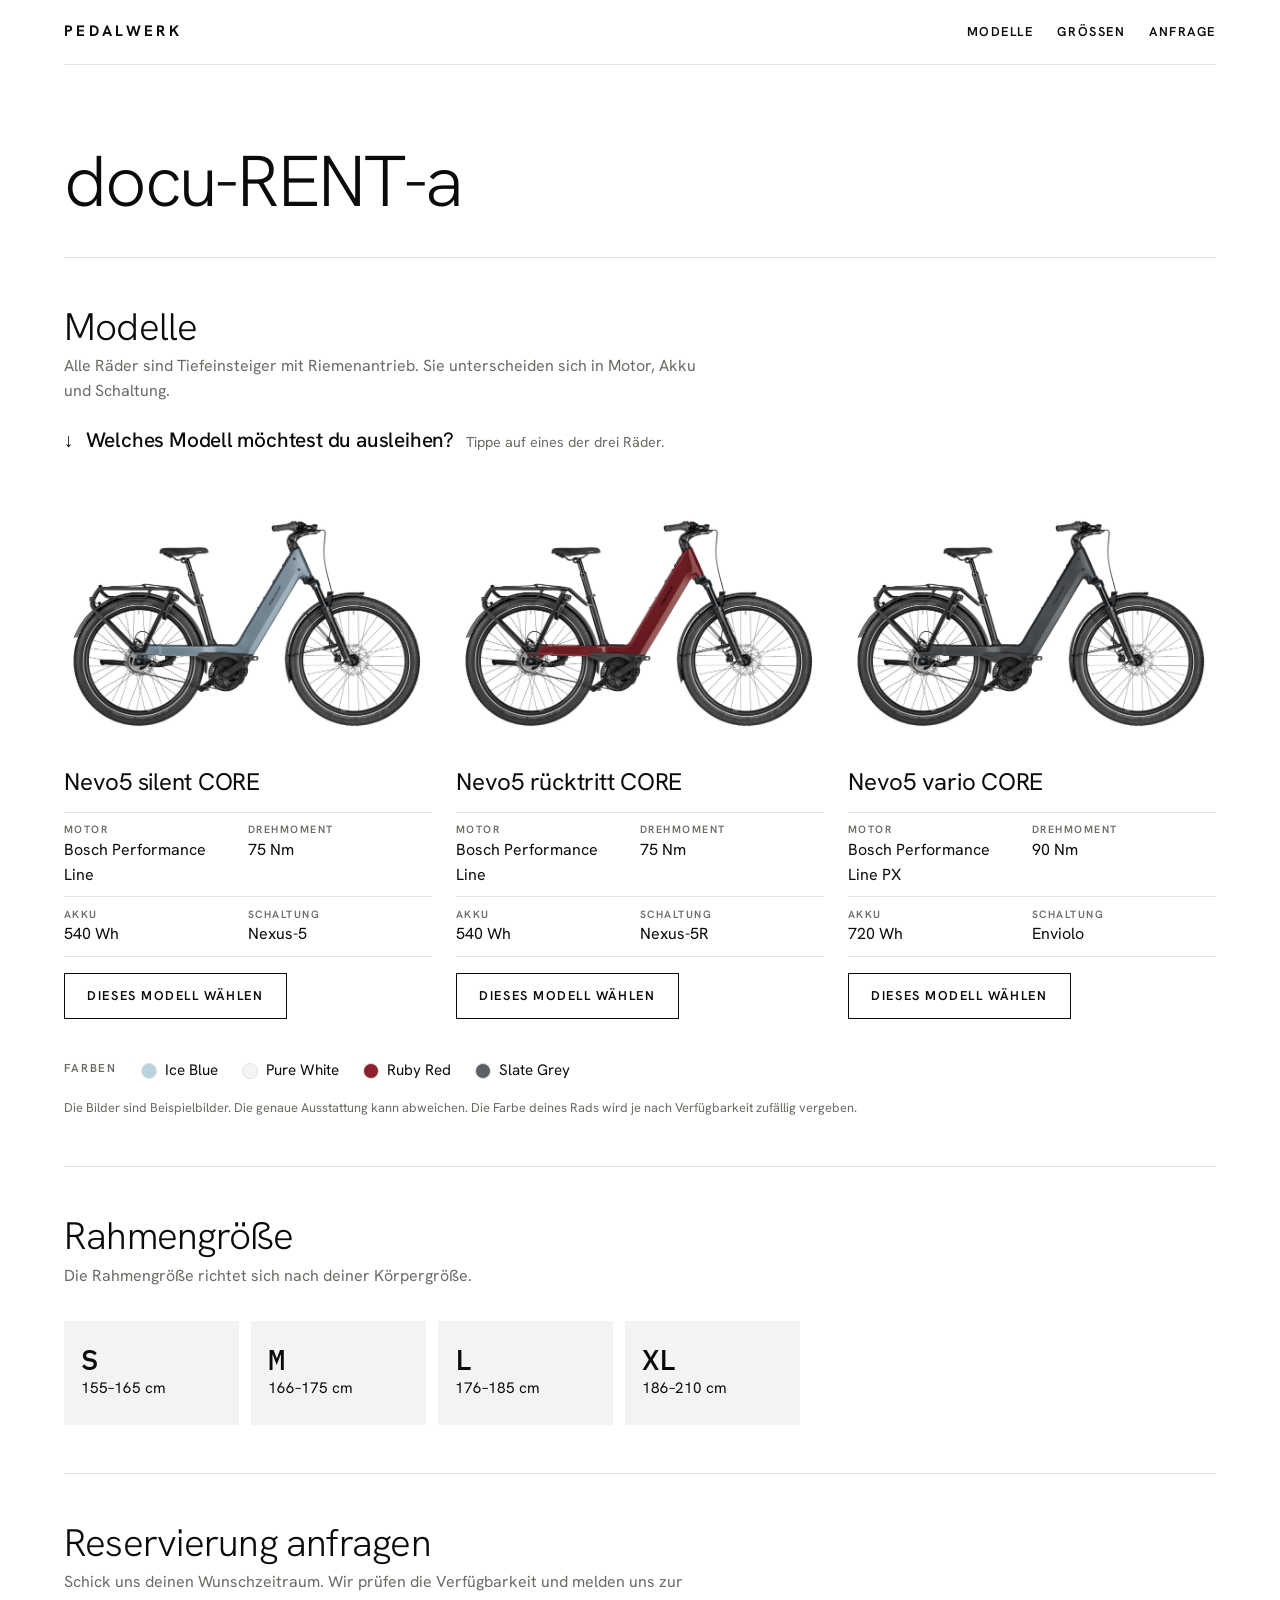
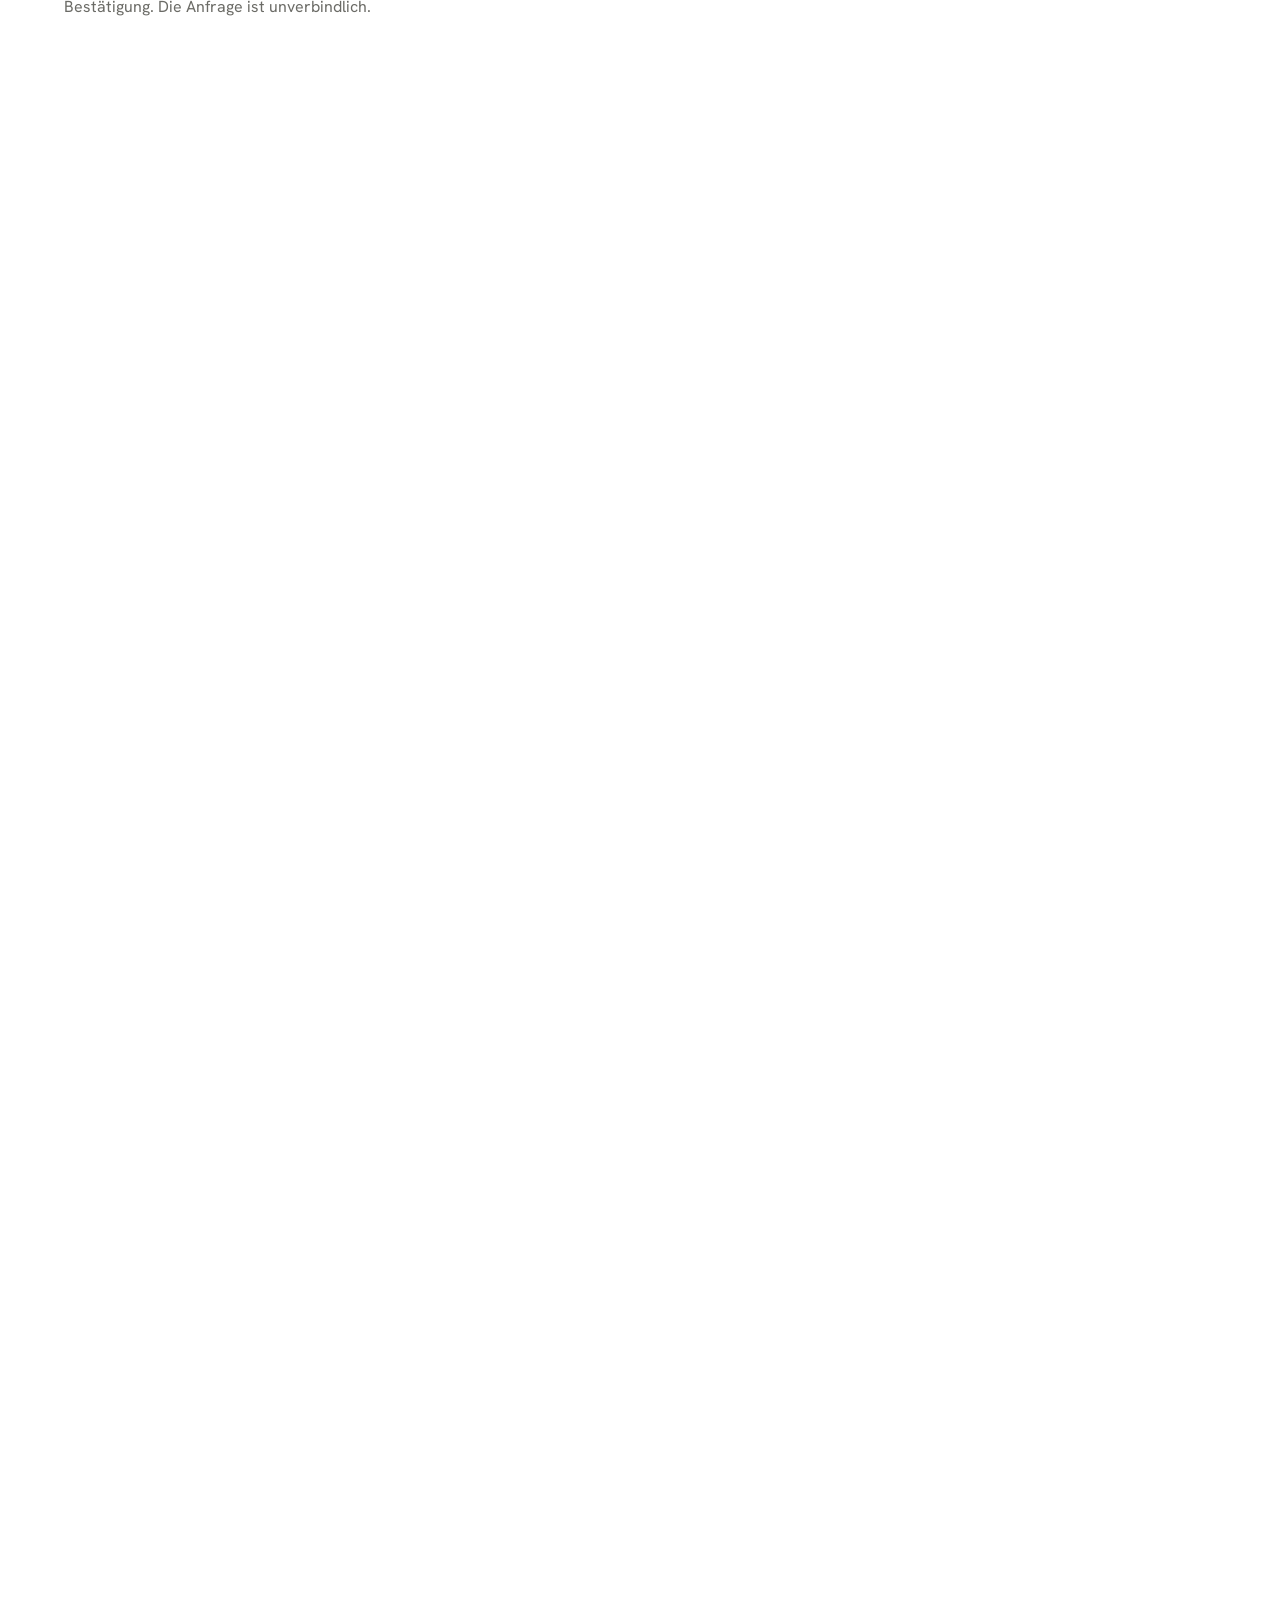
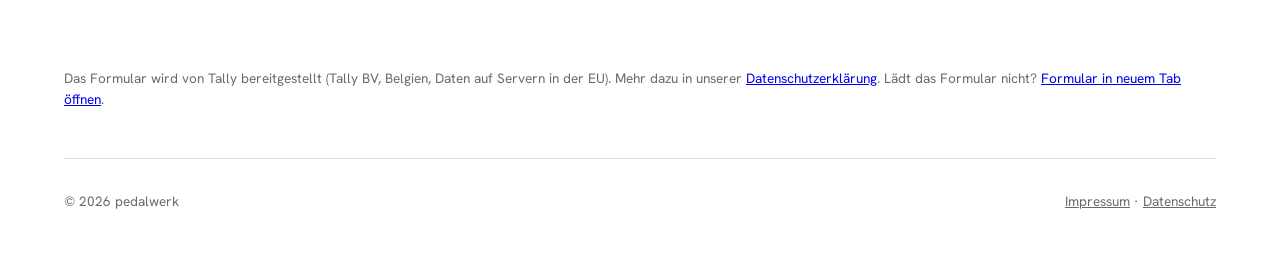
==== index.html @ 933c4378 "adjusted UX" ====
<!doctype html>
<html lang="de">
<head>
<meta charset="utf-8">
<meta name="viewport" content="width=device-width,initial-scale=1,viewport-fit=cover">
<title>docu-RENT-a · pedalwerk</title>
<meta name="description" content="E-Bike-Verleih: Riese & Müller Nevo5 in drei Varianten und vier Rahmengrößen. Jetzt unverbindlich anfragen.">
<!-- Schriften liegen im Repo (fonts/), damit beim Aufruf keine Daten an Google gehen. -->
<link rel="stylesheet" href="fonts/fonts.css">
<style>
/* Layout: ruhiger Produktkatalog auf Weiß, drei Modellkacheln, Größenrechner, Anfrageformular. Gleiche Gestaltung wie das interne Portal. */
:root {
  color-scheme: light;
  --paper: #ffffff;
  --stone: #f3f3f1;
  --rule: #e2e2de;
  --ink: #0b0b0b;
  --ink-soft: #6b6b66;
  --ok: #1f6b3a;
  --warn: #8a5a00;
  --err: #9b2d20;
  --font-sans: "Hanken Grotesk", "Helvetica Neue", Helvetica, Arial, sans-serif;
  --font-mono: "IBM Plex Mono", ui-monospace, Menlo, Consolas, monospace;
  --gutter-l: max(16px, env(safe-area-inset-left, 0px));
  --gutter-r: max(16px, env(safe-area-inset-right, 0px));
}
* { box-sizing: border-box; }
[hidden] { display: none !important; }
html { -webkit-text-size-adjust: 100%; scroll-behavior: smooth; }
@media (prefers-reduced-motion: reduce) { html { scroll-behavior: auto; } }
body {
  margin: 0; background: var(--paper); color: var(--ink);
  font: 400 16px/1.55 var(--font-sans);
  padding-left: var(--gutter-l); padding-right: var(--gutter-r);
  padding-block: env(safe-area-inset-top, 0px) calc(3rem + env(safe-area-inset-bottom, 0px));
}
img { max-width: 100%; }
button, input, select, textarea { font: inherit; color: inherit; }
:focus-visible { outline: 2px solid var(--ink); outline-offset: 3px; }
.wrap { max-width: 72rem; margin-inline: auto; }

/* Kopf */
.topbar { display: flex; justify-content: space-between; align-items: center; gap: 1rem; flex-wrap: wrap; padding-block: 1.25rem; border-bottom: 1px solid var(--rule); }
.brand { font-size: 0.95rem; font-weight: 700; letter-spacing: 0.22em; text-transform: uppercase; }
.topnav { display: flex; gap: 1.5rem; font-size: 0.8rem; font-weight: 600; letter-spacing: 0.12em; text-transform: uppercase; }
.topnav a { color: var(--ink); text-decoration: none; }
.topnav a:hover { text-decoration: underline; text-underline-offset: 4px; }

/* Einstieg */
.hero { display: grid; gap: 1rem; padding-block: clamp(2.5rem, 7vw, 5rem) 2.5rem; }
.eyebrow { font-size: 0.72rem; font-weight: 600; letter-spacing: 0.16em; text-transform: uppercase; color: var(--ink-soft); }
.hero h1 { margin: 0; font-size: clamp(2.4rem, 7vw, 4.5rem); font-weight: 300; letter-spacing: -0.03em; line-height: 1; text-wrap: balance; }
.hero p { margin: 0; max-width: 34rem; font-size: 1.1rem; color: var(--ink-soft); }
.hero .btn { justify-self: start; margin-top: 0.75rem; }

.btn {
  display: inline-flex; align-items: center; justify-content: center; min-height: 46px; padding: 0.55rem 1.4rem;
  background: var(--ink); color: var(--paper); border: 1px solid var(--ink); border-radius: 0; cursor: pointer;
  font-size: 0.8rem; font-weight: 600; letter-spacing: 0.12em; text-transform: uppercase; text-decoration: none;
}
.btn.ghost { background: transparent; color: var(--ink); }
.btn:disabled { opacity: 0.4; cursor: not-allowed; }

section { padding-block: 3rem; border-top: 1px solid var(--rule); }
h2 { margin: 0 0 0.4rem; font-size: clamp(1.7rem, 4vw, 2.4rem); font-weight: 300; letter-spacing: -0.02em; line-height: 1.1; text-wrap: balance; }
.lead { margin: 0 0 2rem; color: var(--ink-soft); max-width: 40rem; }
/* Schritt-Hinweis direkt über den Kacheln: Frage + kleiner Pfeil nach unten. */
.step-prompt { display: flex; align-items: baseline; flex-wrap: wrap; gap: 0.35rem 0.75rem; margin: -0.75rem 0 1.25rem; }
.step-prompt .q { font-size: 1.3rem; font-weight: 500; letter-spacing: -0.01em; }
.step-prompt .hint { font-size: 0.9rem; color: var(--ink-soft); }
.step-prompt .arrow { display: inline-block; font-size: 1.2rem; line-height: 1; }
@media (prefers-reduced-motion: no-preference) {
  .step-prompt .arrow { animation: nudge 1.6s ease-in-out infinite; }
  .step-prompt.fresh { animation: appear 0.5s ease-out; }
}
/* Nach der Modellwahl: alles über dem Trennstrich zu den Größen verblasst, der Blick geht auf die Größenkacheln.
   Bleibt anklickbar, so lässt sich das Modell noch wechseln. */
.topbar, .hero, #modelle { transition: opacity 0.45s ease; }
body.focus-sizes .topbar, body.focus-sizes .hero, body.focus-sizes #modelle { opacity: 0.25; }
@media (prefers-reduced-motion: reduce) { .topbar, .hero, #modelle { transition: none; } }
@keyframes nudge { 0%, 100% { transform: translateY(0); } 50% { transform: translateY(4px); } }
@keyframes appear { from { opacity: 0; transform: translateY(-6px); } to { opacity: 1; transform: none; } }

/* Modelle */
.models { display: grid; gap: 2.5rem 1.5rem; grid-template-columns: repeat(auto-fit, minmax(min(100%, 19rem), 1fr)); }
.model { display: grid; gap: 1rem; align-content: start; }
@supports (grid-template-rows: subgrid) {
  .models { grid-auto-rows: auto; }
  .model { grid-row: span 4; grid-template-rows: subgrid; row-gap: 1rem; }
}
.pic { position: relative; aspect-ratio: 4 / 3; max-width: 100%; display: grid; place-items: center; overflow: hidden; background: var(--stone); }
.pic:has(img) { background: var(--paper); }
.pic img { width: 100%; height: 100%; object-fit: contain; }
.pic svg { width: 80%; height: auto; color: var(--ink); }
.model h3 { margin: 0; font-size: 1.5rem; font-weight: 400; letter-spacing: -0.01em; line-height: 1.15; }
.specs { margin: 0; display: grid; grid-template-columns: 1fr 1fr; border-top: 1px solid var(--rule); }
.specs div { padding: 0.55rem 0; border-bottom: 1px solid var(--rule); min-width: 0; }
.specs div:nth-child(odd) { padding-right: 0.75rem; }
.specs dt { font-size: 0.66rem; font-weight: 600; letter-spacing: 0.14em; text-transform: uppercase; color: var(--ink-soft); }
.specs dd { margin: 0; font-variant-numeric: tabular-nums; }
.model .btn { justify-self: start; pointer-events: none; }
/* Ganze Kachel anklickbar (auch per Tastatur). Gewählte Kachel bekommt einen schwarzen Rahmen ums Bild. */
.model { cursor: pointer; -webkit-tap-highlight-color: transparent; }
.model:hover .pic img, .model:hover .pic svg { transform: scale(1.02); }
.pic img, .pic svg { transition: transform 0.35s ease; }
/* Rahmen als eigene Ebene über dem Bild, damit der Zoom beim Überfahren ihn nicht verdeckt. */
.model[aria-pressed="true"] .pic::after { content: ""; position: absolute; inset: 0; border: 2px solid var(--ink); pointer-events: none; z-index: 1; }
.model[aria-pressed="true"] .btn { background: var(--ink); color: var(--paper); }
/* Größenkacheln: vier gleich große Felder, auf dem Handy zwei pro Reihe */
.size-grid { display: grid; gap: 0.75rem; grid-template-columns: repeat(4, minmax(0, 1fr)); max-width: 46rem; }
@media (max-width: 34rem) { .size-grid { grid-template-columns: repeat(2, minmax(0, 1fr)); } }
.size-card {
  display: grid; gap: 0.25rem; justify-items: start; align-content: center; padding: 1.25rem 1rem; min-height: 6.5rem;
  background: var(--stone); color: var(--ink); border: 1px solid transparent; border-radius: 0; cursor: pointer; text-align: left;
  -webkit-tap-highlight-color: transparent;
}
.size-card:hover { border-color: var(--ink); }
.size-card[aria-pressed="true"] { background: var(--ink); color: var(--paper); }
.size-card .k { font: 500 1.8rem/1 var(--font-mono); }
.size-card .r { font-size: 0.95rem; font-variant-numeric: tabular-nums; }
@media (prefers-reduced-motion: reduce) { .pic img, .pic svg { transition: none; } }

.colors { display: flex; flex-wrap: wrap; gap: 0.75rem 1.5rem; margin-top: 2.5rem; }
.color { display: inline-flex; align-items: center; gap: 0.5rem; font-size: 0.95rem; }
.swatch { width: 1rem; height: 1rem; border-radius: 50%; background: var(--sw); border: 1px solid var(--rule); flex: none; }
.small { font-size: 0.8rem; color: var(--ink-soft); margin: 1rem 0 0; }

/* Größen */

/* Tally-Formular */
.tally-wrap { max-width: 46rem; margin-bottom: 1rem; }
.prefill { max-width: 46rem; display: flex; flex-wrap: wrap; align-items: center; justify-content: space-between; gap: 0.75rem 1rem; padding: 0.9rem 1.1rem; margin-bottom: 1rem; background: var(--stone); font-size: 0.95rem; }
.prefill .btn { min-height: 40px; padding: 0.4rem 1rem; }
.tally-wrap iframe { display: block; width: 100%; border: 0; }
/* Felder (Größenrechner) */
label.f { display: grid; gap: 0.35rem; font-size: 0.7rem; font-weight: 600; letter-spacing: 0.12em; text-transform: uppercase; color: var(--ink-soft); }
input[type="text"], input[type="email"], input[type="tel"], input[type="number"], input[type="date"], select, textarea {
  width: 100%; min-height: 46px; padding: 0.6rem 0.75rem; background: var(--paper); color: var(--ink);
  border: 1px solid var(--rule); border-radius: 0; font-size: 1rem; font-weight: 400; letter-spacing: 0; text-transform: none;
}
input:focus, select:focus, textarea:focus { border-color: var(--ink); outline: none; }
textarea { resize: vertical; min-height: 6rem; }
.form-note { margin: 0; color: var(--ink-soft); font-size: 0.85rem; }

footer { padding-top: 2rem; border-top: 1px solid var(--rule); font-size: 0.85rem; color: var(--ink-soft); display: flex; flex-wrap: wrap; gap: 0.5rem 2rem; justify-content: space-between; }
footer a { color: var(--ink-soft); }
</style>
</head>
<body>

<header class="wrap topbar">
  <span class="brand" id="brand">pedalwerk</span>
  <nav class="topnav" aria-label="Seitenbereiche">
    <a href="#modelle">Modelle</a>
    <a href="#groessen">Größen</a>
    <a href="#anfrage">Anfrage</a>
  </nav>
</header>

<main class="wrap">
  <div class="hero">
    <h1>docu-RENT-a</h1>
  </div>

  <section id="modelle" aria-labelledby="h-modelle">
    <h2 id="h-modelle">Modelle</h2>
    <p class="lead">Alle Räder sind Tiefeinsteiger mit Riemenantrieb. Sie unterscheiden sich in Motor, Akku und Schaltung.</p>
    <p class="step-prompt" id="prompt-model">
      <span class="arrow" aria-hidden="true">↓</span>
      <span class="q">Welches Modell möchtest du ausleihen?</span>
      <span class="hint">Tippe auf eines der drei Räder.</span>
    </p>
    <div class="models" id="models"></div>
    <div class="colors" id="colors" aria-label="Verfügbare Farben"></div>
    <p class="small">Die Bilder sind Beispielbilder. Die genaue Ausstattung kann abweichen. Die Farbe deines Rads wird je nach Verfügbarkeit zufällig vergeben.</p>
  </section>

  <section id="groessen" aria-labelledby="h-groessen">
    <h2 id="h-groessen">Rahmengröße</h2>
    <p class="lead">Die Rahmengröße richtet sich nach deiner Körpergröße.</p>
    <p class="step-prompt" id="prompt-size" hidden>
      <span class="arrow" aria-hidden="true">↓</span>
      <span class="q">Welche Größe passt dir?</span>
      <span class="hint">Tippe auf deine Größe, dann geht es weiter zur Anfrage.</span>
    </p>
    <div class="size-grid" id="size-grid" role="group" aria-label="Rahmengröße"></div>
  </section>

  <section id="anfrage" aria-labelledby="h-anfrage">
    <h2 id="h-anfrage">Reservierung anfragen</h2>
    <p class="lead">Schick uns deinen Wunschzeitraum. Wir prüfen die Verfügbarkeit und melden uns zur Bestätigung. Die Anfrage ist unverbindlich.</p>

    <div id="prefill" class="prefill" hidden aria-live="polite">
      <span id="prefill-text"></span>
      <button id="prefill-apply" class="btn ghost" type="button" hidden>Ins Formular übernehmen</button>
    </div>
    <div class="tally-wrap">
      <iframe id="tally-form" data-tally-src="https://tally.so/embed/0VVqqQ?alignLeft=1&amp;hideTitle=1&amp;transparentBackground=1&amp;dynamicHeight=1" loading="lazy" width="100%" height="1600" frameborder="0" marginheight="0" marginwidth="0" title="Reservierung anfragen"></iframe>
    </div>
    <p class="form-note">Das Formular wird von Tally bereitgestellt (Tally BV, Belgien, Daten auf Servern in der EU). Mehr dazu in unserer <a id="ds-link" href="#">Datenschutzerklärung</a>. Lädt das Formular nicht? <a href="https://tally.so/r/0VVqqQ" target="_blank" rel="noopener">Formular in neuem Tab öffnen</a>.</p>
  </section>

  <footer>
    <span>© <span id="year"></span> <span id="footer-brand">pedalwerk</span></span>
    <span><a id="imprint-link" href="#">Impressum</a> · <a id="ds-link-2" href="#">Datenschutz</a></span>
  </footer>
</main>

<script>
"use strict";

/* ==========================================================
   EINSTELLUNGEN: hier anpassen
   ========================================================== */
const CONFIG = {
  brand: "pedalwerk",
  // Das Anfrageformular läuft über Tally: https://tally.so/r/0VVqqQ (Felder werden in Tally bearbeitet).
  datenschutzUrl: "datenschutz.html",
  impressumUrl: "impressum.html",
};

// Gleiche Daten wie im internen Portal.
const MODELLE = [
  { name: "Nevo5 silent CORE",    motor: "Bosch Performance Line",    nm: 75, wh: 540, schaltung: "Nexus-5",  info: "Shimano Nexus 5-Gang, Riemenantrieb" },
  { name: "Nevo5 rücktritt CORE", motor: "Bosch Performance Line",    nm: 75, wh: 540, schaltung: "Nexus-5R", info: "Shimano Nexus 5-Gang mit Rücktritt, Riemenantrieb" },
  { name: "Nevo5 vario CORE",     motor: "Bosch Performance Line PX", nm: 90, wh: 720, schaltung: "Enviolo",  info: "Enviolo stufenlos, Riemenantrieb" },
];
const RAHMEN_GROESSEN = { S: [155, 165], M: [166, 175], L: [176, 185], XL: [186, 210] };
// Bilder: lege Fotos als bilder/<datei>.jpg ins Repo. Fehlt eine Datei, erscheint eine Strichzeichnung.
const FARBEN = [
  { name: "Ice Blue",   hex: "#b9d3df", bild: "bilder/ice-blue.jpg" },
  { name: "Pure White", hex: "#f4f4f2", bild: "bilder/pure-white.jpg" },
  { name: "Ruby Red",   hex: "#8e1f2c", bild: "bilder/ruby-red.jpg" },
  { name: "Slate Grey", hex: "#5b6066", bild: "bilder/slate-grey.jpg" },
];
// Welches Farbbild auf welcher Modellkachel gezeigt wird.
const MODELL_BILD = ["Ice Blue", "Ruby Red", "Slate Grey"];

/* ========================================================== */

const $ = (s) => document.querySelector(s);
function el(tag, props = {}, ...children) {
  const n = document.createElement(tag);
  for (const [k, v] of Object.entries(props)) {
    if (v == null || v === false) continue;
    if (k === "class") n.className = v;
    else if (k === "text") n.textContent = v;
    else if (k.startsWith("on")) n.addEventListener(k.slice(2), v);
    else n.setAttribute(k, v === true ? "" : v);
  }
  for (const c of children.flat()) if (c != null && c !== false) n.append(c);
  return n;
}

function drawing() {
  const svg = document.createElementNS("http://www.w3.org/2000/svg", "svg");
  svg.setAttribute("viewBox", "0 0 200 120"); svg.setAttribute("aria-hidden", "true");
  svg.setAttribute("fill", "none"); svg.setAttribute("stroke", "currentColor"); svg.setAttribute("stroke-width", "1.6");
  svg.setAttribute("stroke-linecap", "round"); svg.setAttribute("stroke-linejoin", "round");
  svg.innerHTML = `<circle cx="50" cy="82" r="30"/><circle cx="150" cy="82" r="30"/>
    <path d="M50 82 L96 84 L86 40"/><path d="M50 82 L86 40"/><path d="M96 84 Q110 62 134 46"/>
    <path d="M134 46 L150 82"/><path d="M78 35 H96"/><path d="M134 46 L130 32 L143 30"/>
    <path d="M101 76 Q112 62 126 52" stroke-width="6"/><circle cx="96" cy="84" r="5"/>`;
  return svg;
}
function picture(farbName, alt) {
  const box = el("div", { class: "pic" });
  const f = FARBEN.find((x) => x.name === farbName);
  if (f && f.bild) {
    const img = el("img", { src: f.bild, alt, loading: "lazy" });
    img.addEventListener("error", () => img.replaceWith(drawing()));
    box.append(img);
  } else box.append(drawing());
  return box;
}
const fmt = (iso) => iso ? new Date(iso + "T12:00:00").toLocaleDateString("de-DE") : "";

/* ----- Modelle, Farben, Größen ----- */
function renderModels() {
  $("#models").replaceChildren(...MODELLE.map((m, i) => {
    const item = (dt, dd) => el("div", {}, el("dt", { text: dt }), el("dd", { text: dd }));
    return el("article", {
      class: "model", role: "button", tabindex: "0", "aria-pressed": "false", "data-modell": m.name,
      "aria-label": `${m.name} auswählen und weiter zur Größe`,
      onclick: () => pickModel(m.name),
      onkeydown: (e) => { if (e.key === "Enter" || e.key === " ") { e.preventDefault(); pickModel(m.name); } },
    },
      picture(MODELL_BILD[i], m.name),
      el("h3", { text: m.name }),
      el("dl", { class: "specs" },
        item("Motor", m.motor), item("Drehmoment", `${m.nm} Nm`),
        item("Akku", `${m.wh} Wh`), item("Schaltung", m.schaltung)
      ),
      el("span", { class: "btn ghost", "aria-hidden": "true", text: "Dieses Modell wählen" })
    );
  }));
  $("#colors").replaceChildren(el("span", { class: "eyebrow", text: "Farben" }),
    ...FARBEN.map((f) => el("span", { class: "color" }, el("span", { class: "swatch", style: `--sw:${f.hex}`, "aria-hidden": "true" }), f.name)));
}

function renderSizes() {
  $("#size-grid").replaceChildren(...Object.entries(RAHMEN_GROESSEN).map(([k, [a, z]]) =>
    el("button", {
      class: "size-card", type: "button", "aria-pressed": String(wahl.rahmen === k),
      "aria-label": `Rahmengröße ${k} für ${a} bis ${z} cm wählen`, onclick: () => pickSize(k),
    }, el("span", { class: "k", text: k }), el("span", { class: "r", text: `${a}–${z} cm` }))));
}

/* ----- Ablauf: Modell → Größe → Formular ----- */
// Bezugspunkt ist jeweils der dünne graue Trennstrich (obere Kante einer Section).
const lineY = (section) => section.getBoundingClientRect().top + window.scrollY;
function scrollToY(y) {
  const smooth = !window.matchMedia("(prefers-reduced-motion: reduce)").matches;
  window.scrollTo({ top: Math.max(0, Math.round(y)), behavior: smooth ? "smooth" : "auto" });
}
// Nach der Modellwahl: Trennstrich unter den Größenkacheln an den unteren Bildschirmrand.
// Ist er schon sichtbar, bleibt die Seite stehen (sonst würde sie auf großen Bildschirmen nach oben springen).
function scrollSizesIntoView() {
  const target = lineY($("#anfrage")) + 1 - window.innerHeight;
  if (target > window.scrollY) scrollToY(target);
}
// Nach der Größenwahl: Trennstrich über „Reservierung anfragen“ an den oberen Bildschirmrand.
const scrollFormIntoView = () => scrollToY(lineY($("#anfrage")));
function pickModel(name) {
  choose({ modell: name });
  // Hinweis auf die Größenkacheln einblenden (vor dem Scrollen, damit die Position stimmt).
  const ps = $("#prompt-size");
  if (ps.hidden) { ps.hidden = false; ps.classList.add("fresh"); }
  document.body.classList.add("focus-sizes");
  document.querySelectorAll(".model").forEach((c) => c.setAttribute("aria-pressed", String(c.dataset.modell === name)));
  scrollSizesIntoView();
  setTimeout(() => $("#size-grid .size-card").focus({ preventScroll: true }), 350);
}
function pickSize(k) {
  choose({ rahmen: k });
  document.body.classList.remove("focus-sizes");   // Größe gewählt: alles wieder normal
  renderSizes();
  scrollFormIntoView();
}

/* ----- Formular vorausfüllen -----
   Tally übernimmt Modell und Rahmengröße aus den versteckten Feldern „modell“ und „rahmen“.
   Der Wert muss exakt dem Text der Auswahl im Tally-Formular entsprechen. */
const TALLY_BASE = "https://tally.so/embed/0VVqqQ?alignLeft=1&hideTitle=1&transparentBackground=1&dynamicHeight=1";
const rahmenLabel = (k) => k && RAHMEN_GROESSEN[k] ? `${k} · ${RAHMEN_GROESSEN[k][0]}–${RAHMEN_GROESSEN[k][1]} cm` : "";
const wahl = { modell: "", rahmen: "" };
let formTouched = false;   // hat jemand schon im Formular getippt? Dann nicht ungefragt neu laden.

function tallyUrl() {
  // encodeURIComponent statt URLSearchParams: Leerzeichen als %20, nicht als „+“.
  const q = [];
  if (wahl.modell) q.push("modell=" + encodeURIComponent(wahl.modell));
  if (wahl.rahmen) q.push("rahmen=" + encodeURIComponent(rahmenLabel(wahl.rahmen)));
  const extra = q.join("&");
  return extra ? `${TALLY_BASE}&${extra}` : TALLY_BASE;
}
function reloadForm() {
  const f = $("#tally-form");
  f.dataset.tallySrc = tallyUrl();
  if (f.getAttribute("src")) f.src = f.dataset.tallySrc;   // sonst lädt loadTally() es mit der neuen Adresse
  formTouched = false;
  $("#prefill-apply").hidden = true;
}
// Das Formular zeigt die Auswahl selbst an („Deine Auswahl: …“). Der Hinweis auf der Seite erscheint
// nur, wenn schon ins Formular getippt wurde und eine neue Auswahl erst übernommen werden muss.
function choose(change) {
  const before = tallyUrl();
  Object.assign(wahl, change);
  if (tallyUrl() === before) return;
  const parts = [wahl.modell, wahl.rahmen && `Rahmengröße ${wahl.rahmen}`].filter(Boolean);
  if (formTouched) {
    $("#prefill-text").textContent = `Neue Auswahl: ${parts.join(" · ")}. Beim Übernehmen werden deine bisherigen Eingaben im Formular zurückgesetzt.`;
    $("#prefill").hidden = false;
    $("#prefill-apply").hidden = false;   // nicht ungefragt neu laden, sonst gehen Eingaben verloren
  } else {
    $("#prefill").hidden = true;
    reloadForm();
  }
}

/* ----- Start ----- */
function boot() {
  document.title = `docu-RENT-a · ${CONFIG.brand}`;
  $("#brand").textContent = CONFIG.brand; $("#footer-brand").textContent = CONFIG.brand;
  $("#year").textContent = new Date().getFullYear();
  for (const id of ["#ds-link", "#ds-link-2"]) $(id).href = CONFIG.datenschutzUrl;
  $("#imprint-link").href = CONFIG.impressumUrl;
  renderModels(); renderSizes();
  // Wechselt der Fokus ins Formular, hat der Kunde angefangen auszufüllen.
  // Fokus wandert ins Formular = Kunde füllt aus. Ausnahme: kurz nach dem (Neu-)Laden holt sich
  // das Formular den Fokus manchmal selbst, das zählt nicht als Eingabe.
  let loadedAt = 0;
  $("#tally-form").addEventListener("load", () => { loadedAt = Date.now(); });
  window.addEventListener("blur", () => { setTimeout(() => {
    if (document.activeElement === $("#tally-form") && Date.now() - loadedAt > 2500) formTouched = true;
  }, 0); });
  $("#prefill-apply").addEventListener("click", () => { reloadForm(); $("#prefill").hidden = true; });
  loadTally();
}

// Tally-Einbettung laden (offizielles Snippet): passt die Höhe automatisch an.
// Klappt das Skript nicht, wird das Formular als normales iframe geladen.
function loadTally() {
  const fallback = () => document.querySelectorAll("iframe[data-tally-src]:not([src])").forEach((f) => { f.src = f.dataset.tallySrc; });
  const ready = () => (typeof Tally !== "undefined" ? Tally.loadEmbeds() : fallback());
  if (typeof Tally !== "undefined") return ready();
  const s = document.createElement("script");
  s.src = "https://tally.so/widgets/embed.js";
  s.onload = ready; s.onerror = fallback;
  document.body.appendChild(s);
}
boot();
</script>
</body>
</html>
---- fonts/fonts.css ----
@font-face { font-family: "Hanken Grotesk"; font-style: normal; font-weight: 300; font-display: swap; src: url("hanken-grotesk-latin-300-normal.woff2") format("woff2"); }
@font-face { font-family: "Hanken Grotesk"; font-style: normal; font-weight: 400; font-display: swap; src: url("hanken-grotesk-latin-400-normal.woff2") format("woff2"); }
@font-face { font-family: "Hanken Grotesk"; font-style: normal; font-weight: 500; font-display: swap; src: url("hanken-grotesk-latin-500-normal.woff2") format("woff2"); }
@font-face { font-family: "Hanken Grotesk"; font-style: normal; font-weight: 600; font-display: swap; src: url("hanken-grotesk-latin-600-normal.woff2") format("woff2"); }
@font-face { font-family: "Hanken Grotesk"; font-style: normal; font-weight: 700; font-display: swap; src: url("hanken-grotesk-latin-700-normal.woff2") format("woff2"); }
@font-face { font-family: "IBM Plex Mono"; font-style: normal; font-weight: 400; font-display: swap; src: url("ibm-plex-mono-latin-400-normal.woff2") format("woff2"); }
@font-face { font-family: "IBM Plex Mono"; font-style: normal; font-weight: 500; font-display: swap; src: url("ibm-plex-mono-latin-500-normal.woff2") format("woff2"); }
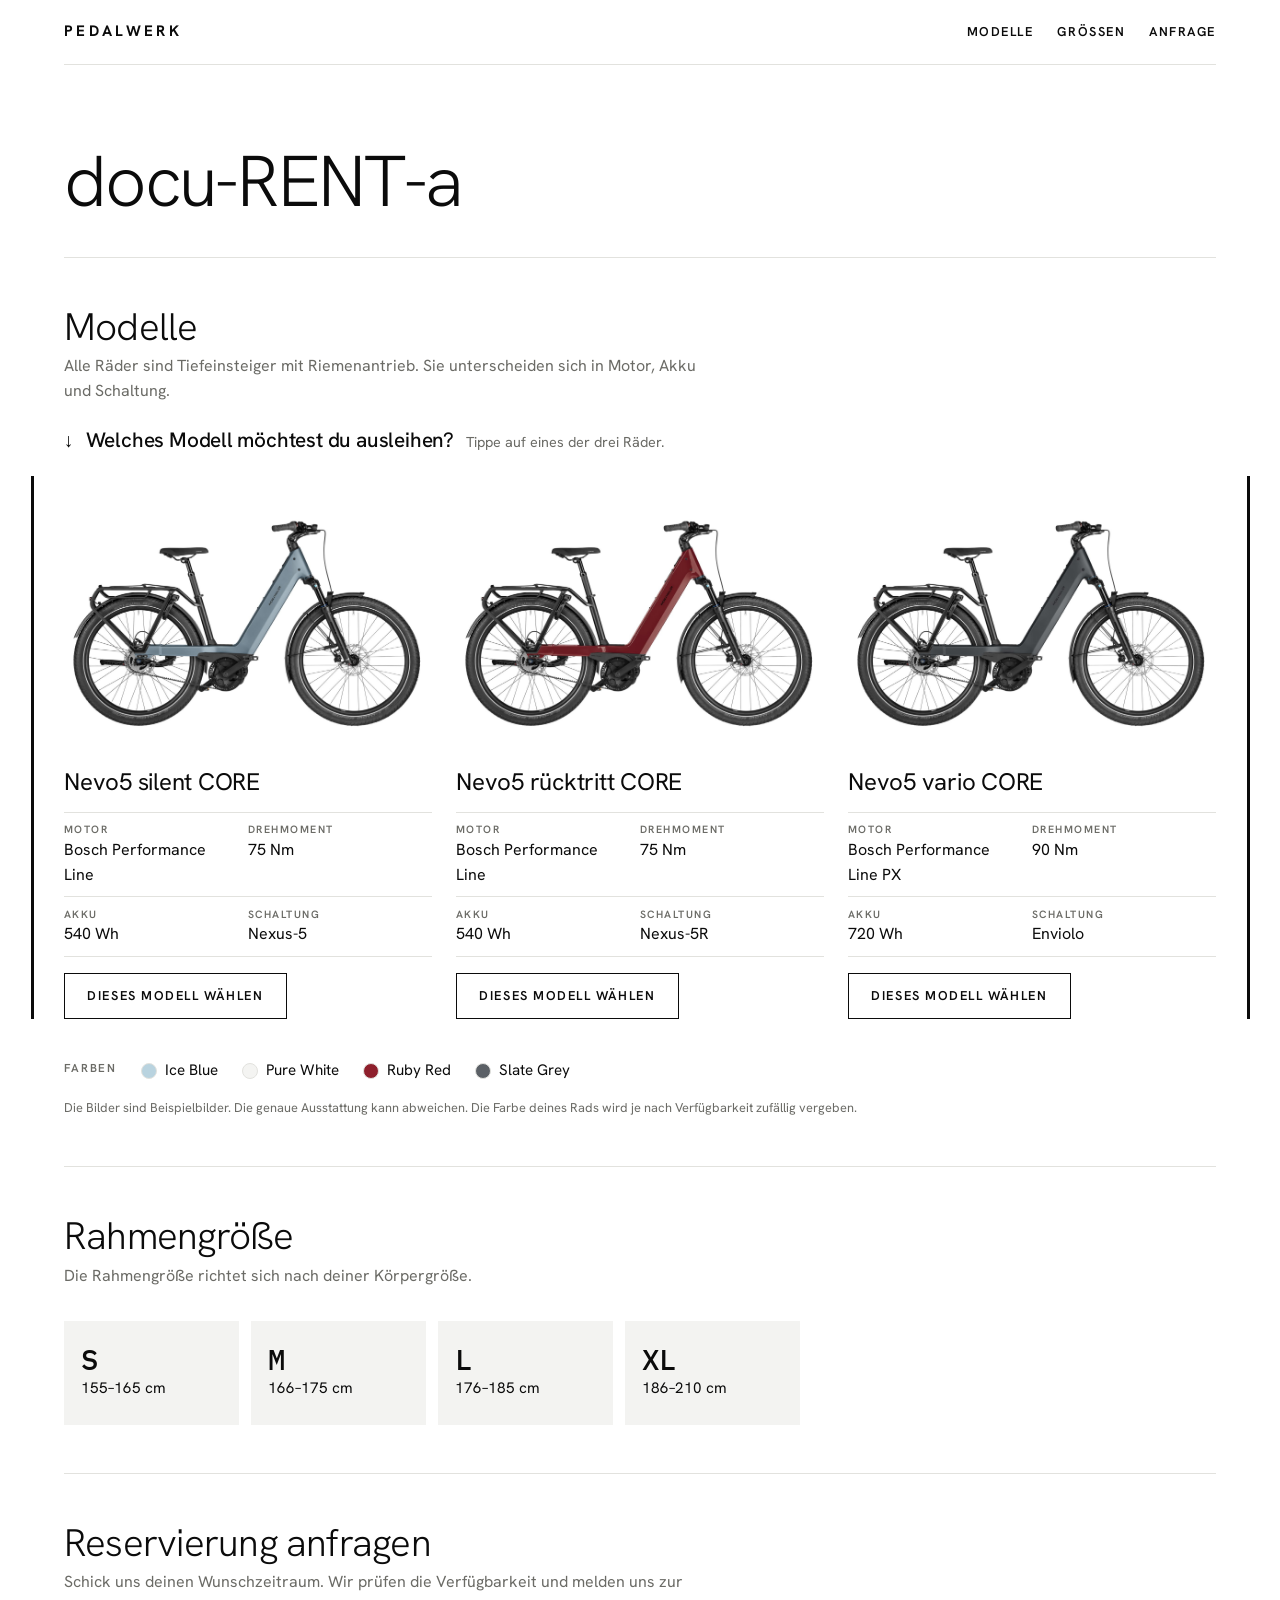
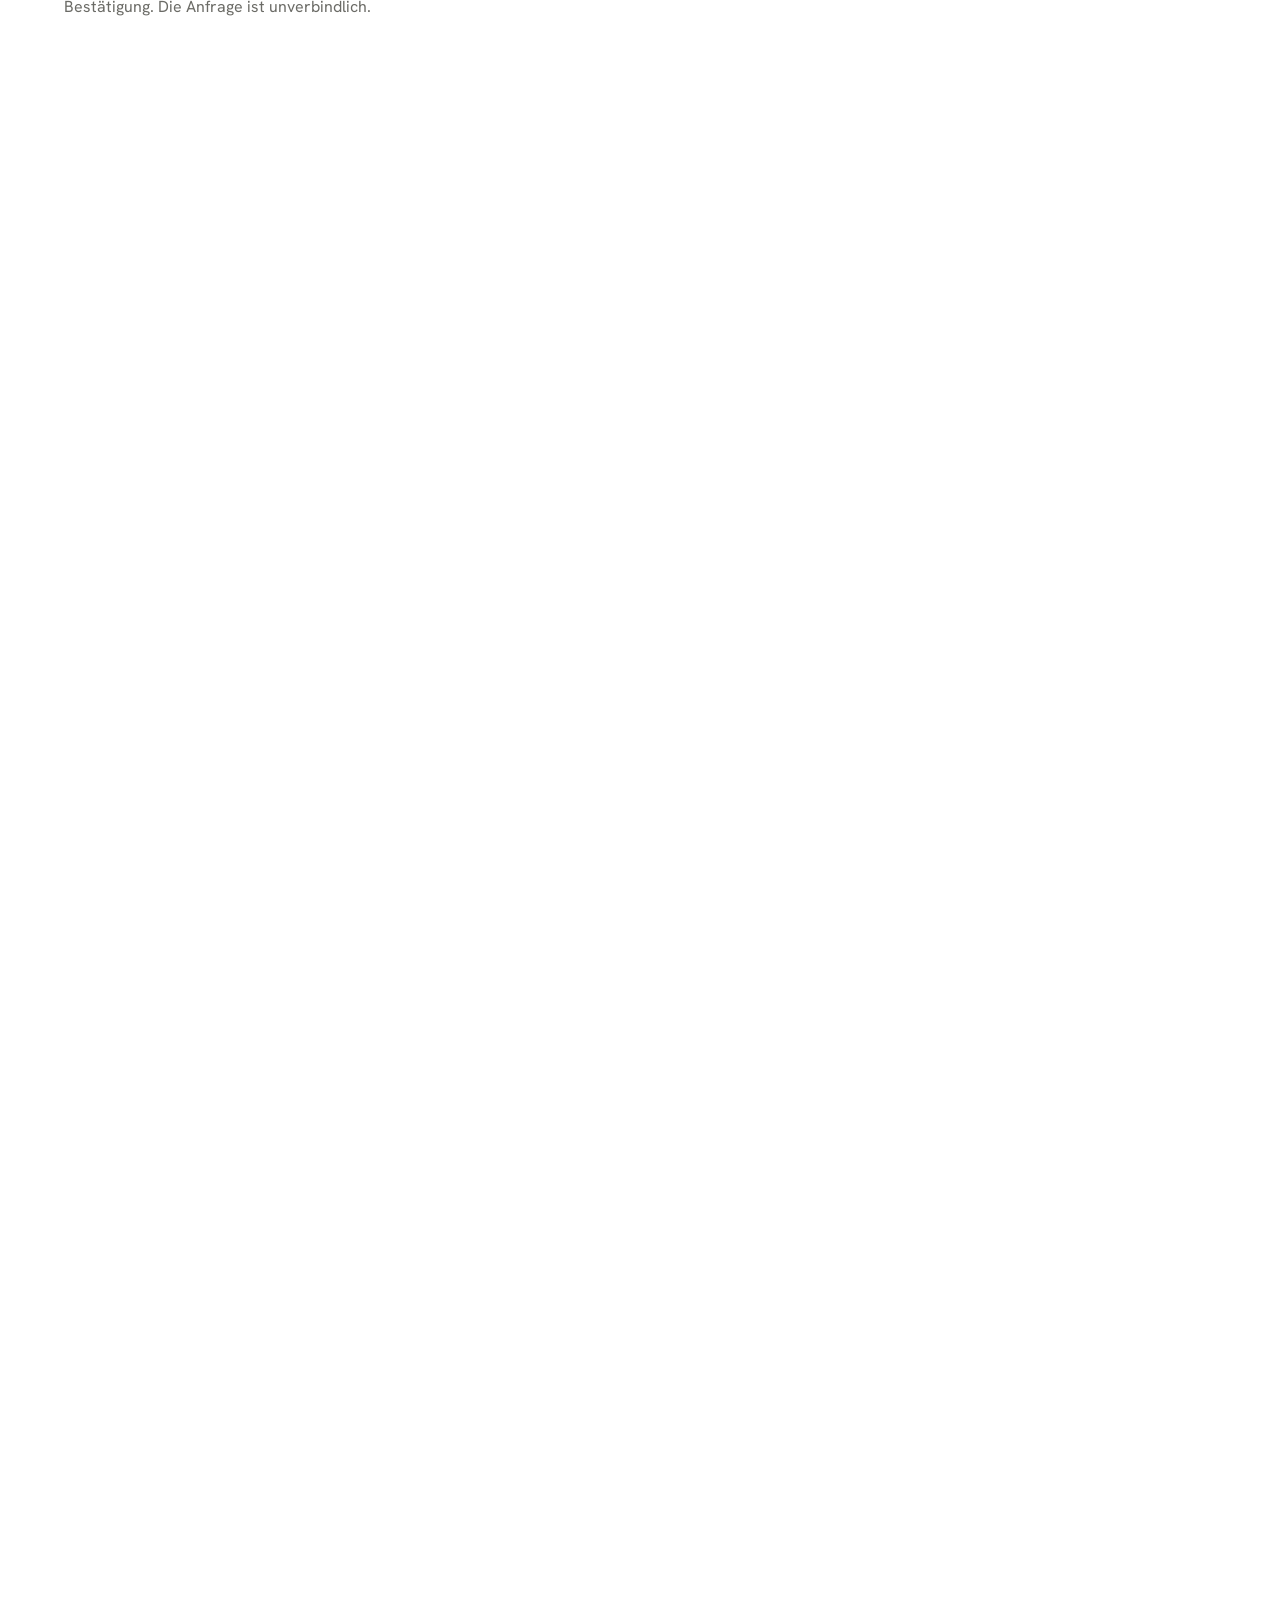
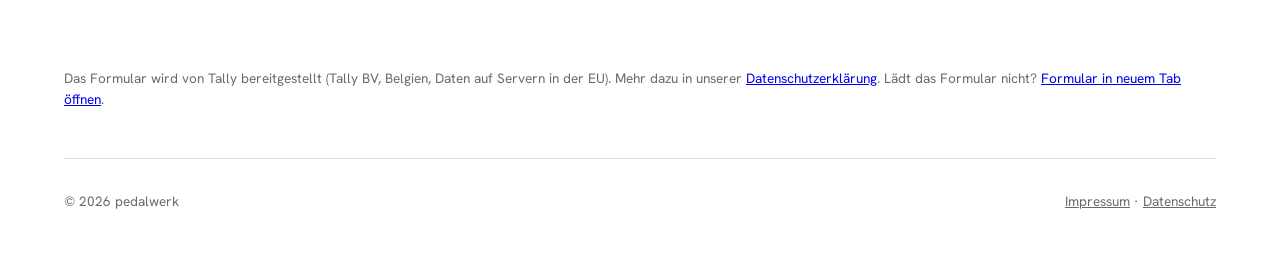
==== commit 6984f298: "testing UI/X" ====
--- a/index.html
+++ b/index.html
@@ -73,11 +73,12 @@
   .step-prompt .arrow { animation: nudge 1.6s ease-in-out infinite; }
   .step-prompt.fresh { animation: appear 0.5s ease-out; }
 }
-/* Nach der Modellwahl: alles über dem Trennstrich zu den Größen verblasst, der Blick geht auf die Größenkacheln.
-   Bleibt anklickbar, so lässt sich das Modell noch wechseln. */
-.topbar, .hero, #modelle { transition: opacity 0.45s ease; }
-body.focus-sizes .topbar, body.focus-sizes .hero, body.focus-sizes #modelle { opacity: 0.25; }
-@media (prefers-reduced-motion: reduce) { .topbar, .hero, #modelle { transition: none; } }
+/* Zwei schmale Balken links und rechts markieren den aktuellen Schritt:
+   erst die Räder, nach der Wahl die Größen, dann das Formular. Sie gleiten mit. */
+.step-bar { position: absolute; top: 0; left: 0; width: 3px; height: 0; background: var(--ink); pointer-events: none; z-index: 2;
+  transition: top 0.7s cubic-bezier(0.2, 0.7, 0.2, 1), height 0.7s cubic-bezier(0.2, 0.7, 0.2, 1), opacity 0.3s ease; opacity: 0; }
+.step-bar.on { opacity: 1; }
+@media (prefers-reduced-motion: reduce) { .step-bar { transition: none; } }
 @keyframes nudge { 0%, 100% { transform: translateY(0); } 50% { transform: translateY(4px); } }
 @keyframes appear { from { opacity: 0; transform: translateY(-6px); } to { opacity: 1; transform: none; } }
 
@@ -306,6 +307,32 @@
     }, el("span", { class: "k", text: k }), el("span", { class: "r", text: `${a}–${z} cm` }))));
 }
 
+/* ----- Schritt-Balken ----- */
+const STEP_TARGET = { models: "#models", sizes: "#size-grid", form: ".tally-wrap" };
+let step = "models";
+const bars = [el("div", { class: "step-bar", "aria-hidden": "true" }), el("div", { class: "step-bar", "aria-hidden": "true" })];
+function placeBars() {
+  const t = $(STEP_TARGET[step]).getBoundingClientRect();
+  const w = $("main").getBoundingClientRect();
+  const vw = document.documentElement.clientWidth;
+  const top = t.top + window.scrollY, h = t.height;
+  // Mittig im Seitenrand neben dem Inhalt, aber nie außerhalb des Bildschirms.
+  const gapL = w.left, gapR = vw - w.right;
+  const xL = Math.max(4, Math.round(gapL / 2 - 1.5));
+  const xR = Math.min(vw - 7, Math.round(w.right + gapR / 2 - 1.5));
+  [[bars[0], xL], [bars[1], xR]].forEach(([b, x]) => { b.style.top = top + "px"; b.style.height = h + "px"; b.style.left = x + "px"; b.classList.add("on"); });
+}
+function setStep(s) { step = s; placeBars(); }
+function initBars() {
+  bars.forEach((b) => document.body.append(b));
+  const ro = new ResizeObserver(() => placeBars());
+  Object.values(STEP_TARGET).forEach((sel) => ro.observe($(sel)));
+  ro.observe(document.body);
+  window.addEventListener("resize", placeBars);
+  if (document.fonts) document.fonts.ready.then(placeBars);
+  placeBars();
+}
+
 /* ----- Ablauf: Modell → Größe → Formular ----- */
 // Bezugspunkt ist jeweils der dünne graue Trennstrich (obere Kante einer Section).
 const lineY = (section) => section.getBoundingClientRect().top + window.scrollY;
@@ -326,14 +353,14 @@
   // Hinweis auf die Größenkacheln einblenden (vor dem Scrollen, damit die Position stimmt).
   const ps = $("#prompt-size");
   if (ps.hidden) { ps.hidden = false; ps.classList.add("fresh"); }
-  document.body.classList.add("focus-sizes");
+  setStep("sizes");
   document.querySelectorAll(".model").forEach((c) => c.setAttribute("aria-pressed", String(c.dataset.modell === name)));
   scrollSizesIntoView();
   setTimeout(() => $("#size-grid .size-card").focus({ preventScroll: true }), 350);
 }
 function pickSize(k) {
   choose({ rahmen: k });
-  document.body.classList.remove("focus-sizes");   // Größe gewählt: alles wieder normal
+  setStep("form");
   renderSizes();
   scrollFormIntoView();
 }
@@ -396,6 +423,7 @@
   }, 0); });
   $("#prefill-apply").addEventListener("click", () => { reloadForm(); $("#prefill").hidden = true; });
   loadTally();
+  initBars();
 }
 
 // Tally-Einbettung laden (offizielles Snippet): passt die Höhe automatisch an.
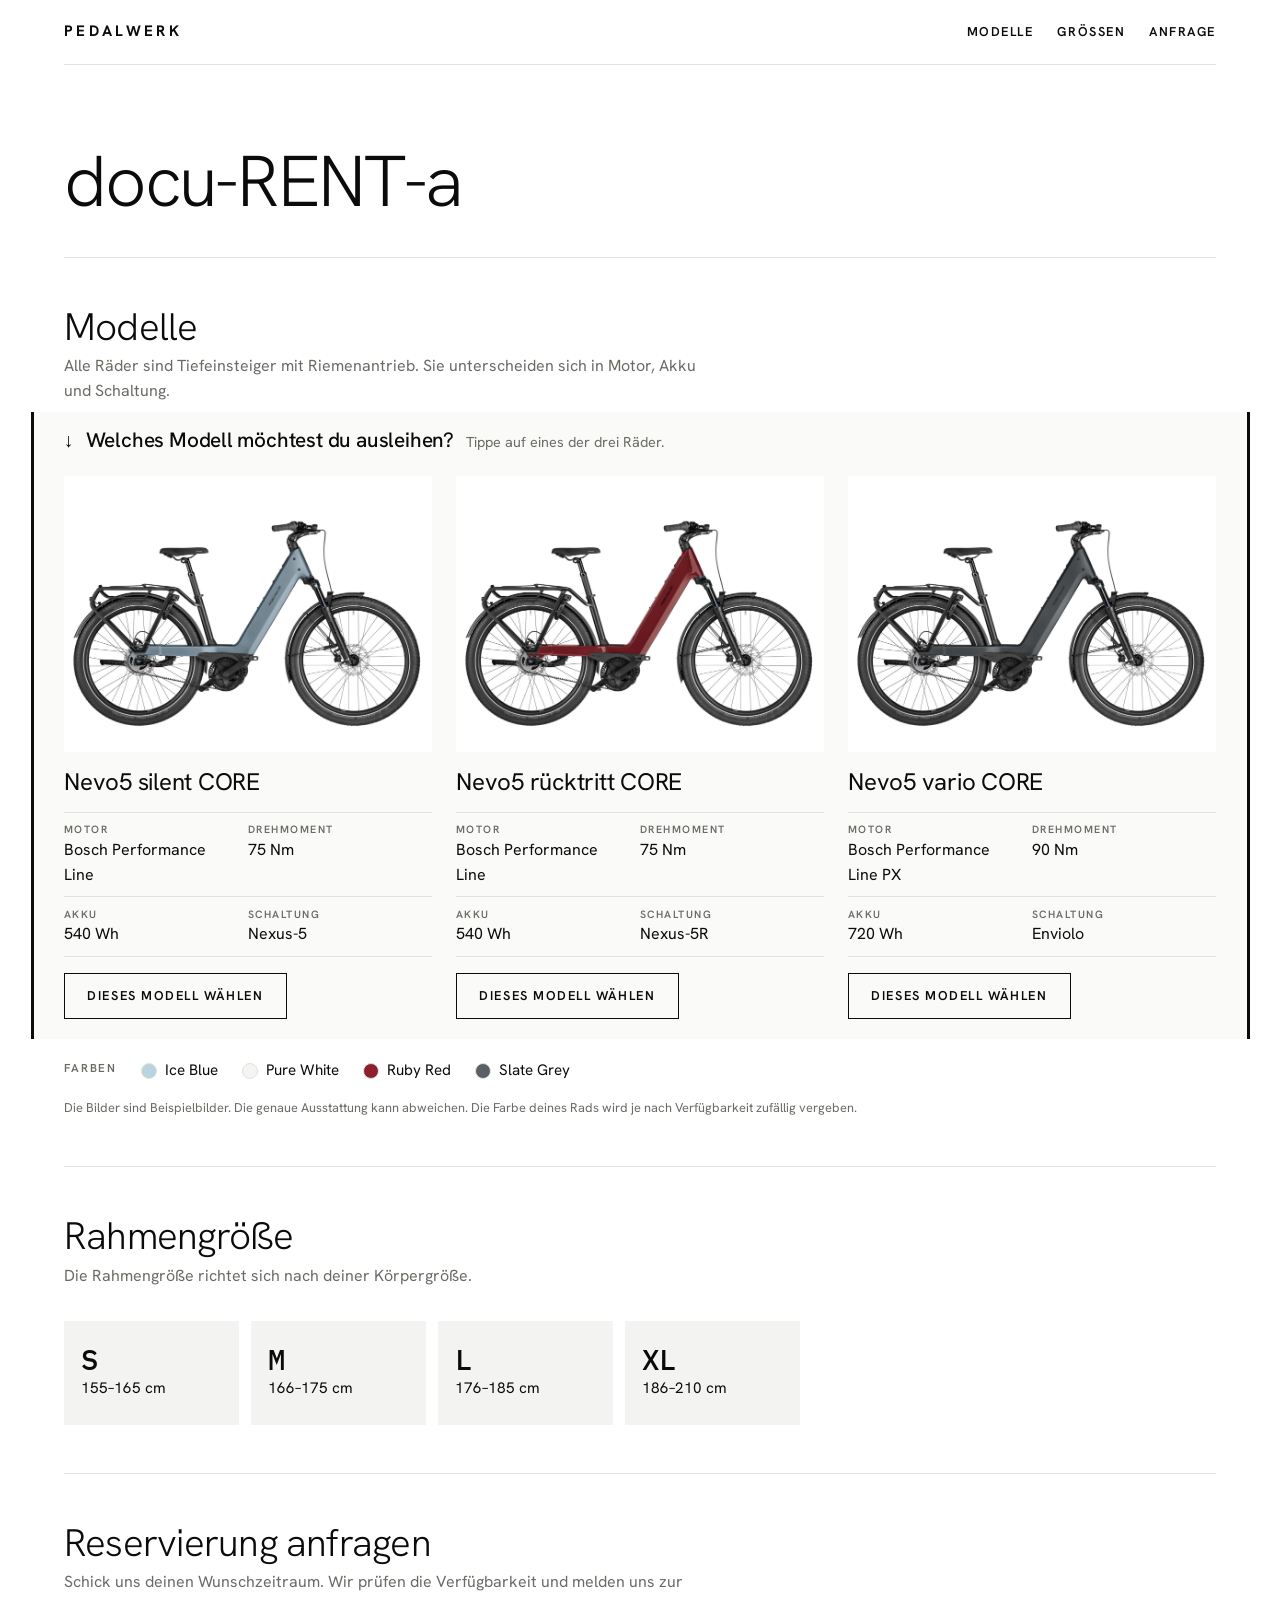
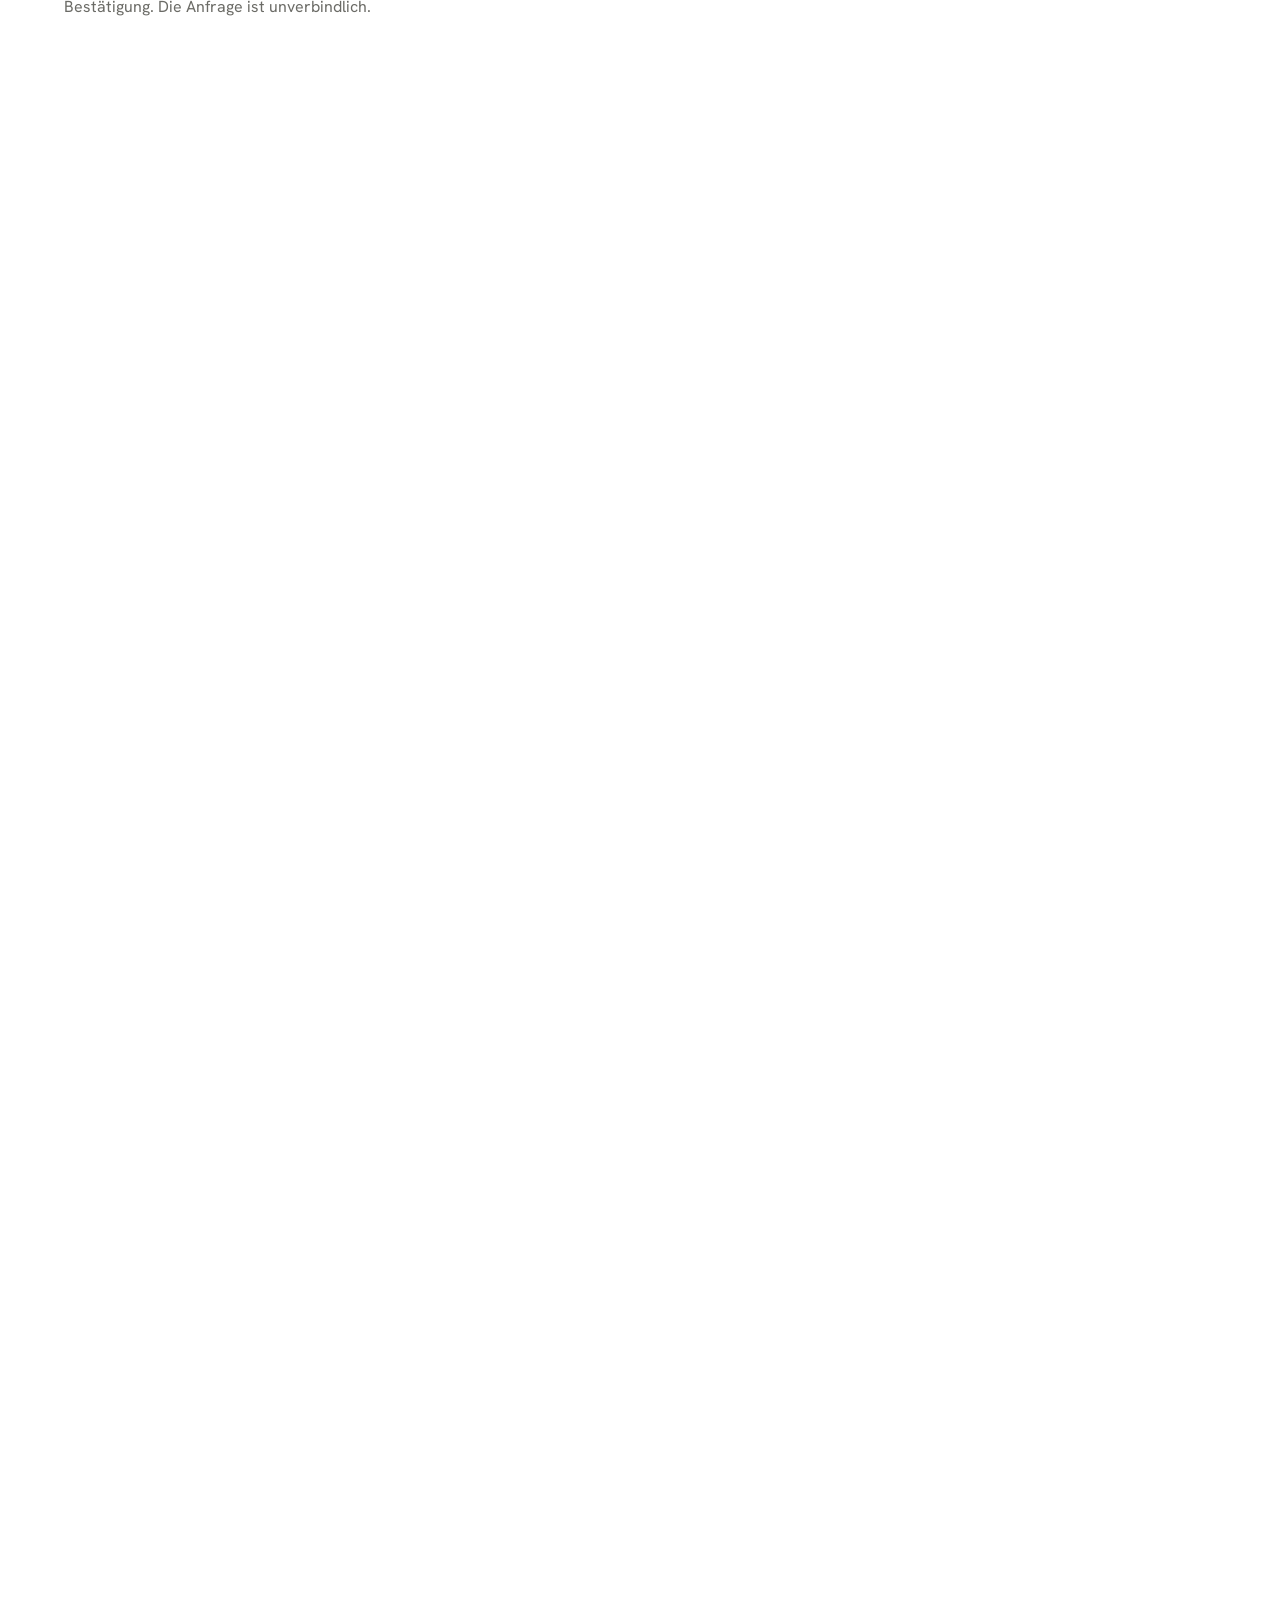
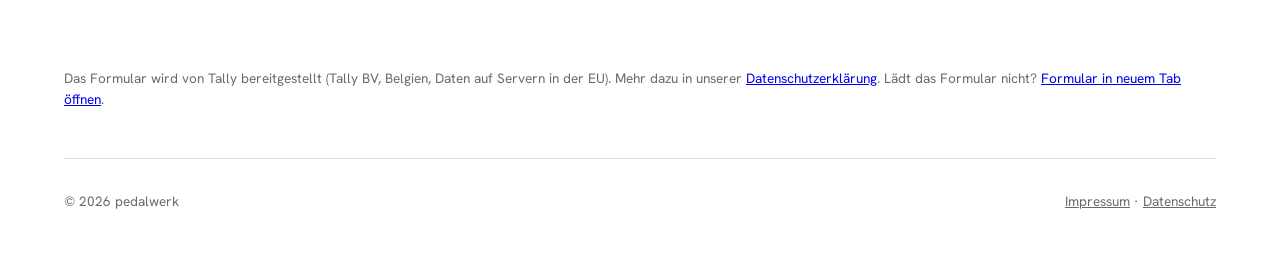
==== commit 27d271ae: "added more guidance for the eyes" ====
--- a/index.html
+++ b/index.html
@@ -78,7 +78,25 @@
 .step-bar { position: absolute; top: 0; left: 0; width: 3px; height: 0; background: var(--ink); pointer-events: none; z-index: 2;
   transition: top 0.7s cubic-bezier(0.2, 0.7, 0.2, 1), height 0.7s cubic-bezier(0.2, 0.7, 0.2, 1), opacity 0.3s ease; opacity: 0; }
 .step-bar.on { opacity: 1; }
-@media (prefers-reduced-motion: reduce) { .step-bar { transition: none; } }
+/* Dazu eine sehr helle Fläche zwischen den Balken, die den aktuellen Bereich hinterlegt.
+   Heller als die Trennstriche (--rule) und die Größen-Kacheln (--stone), damit beide sichtbar bleiben. */
+.step-bg { position: absolute; top: 0; left: 0; width: 0; height: 0; background: #fafaf8; pointer-events: none; z-index: -1;
+  transition: top 0.7s cubic-bezier(0.2, 0.7, 0.2, 1), height 0.7s cubic-bezier(0.2, 0.7, 0.2, 1), left 0.7s ease, width 0.7s ease, opacity 0.3s ease; opacity: 0; }
+.step-bg.on { opacity: 1; }
+@media (prefers-reduced-motion: reduce) { .step-bar, .step-bg { transition: none; } }
+/* Nach-oben-Knopf: unten rechts, bündig mit der rechten Inhaltskante (so kommt er dem Seitenbalken nicht in die Quere). */
+.to-top {
+  position: fixed; z-index: 5;
+  right: max(calc(16px + env(safe-area-inset-right, 0px)), calc((100vw - 72rem) / 2));
+  bottom: calc(20px + env(safe-area-inset-bottom, 0px));
+  width: 48px; height: 48px; display: grid; place-items: center;
+  background: var(--ink); color: var(--paper); border: 0; border-radius: 0; cursor: pointer;
+  font-size: 1.3rem; line-height: 1;
+  opacity: 0; transform: translateY(8px); pointer-events: none; transition: opacity 0.25s ease, transform 0.25s ease;
+}
+.to-top.show { opacity: 1; transform: none; pointer-events: auto; }
+.to-top:hover { background: #2a2a2a; }
+@media (prefers-reduced-motion: reduce) { .to-top { transition: none; transform: none; } }
 @keyframes nudge { 0%, 100% { transform: translateY(0); } 50% { transform: translateY(4px); } }
 @keyframes appear { from { opacity: 0; transform: translateY(-6px); } to { opacity: 1; transform: none; } }
 
@@ -307,26 +325,52 @@
     }, el("span", { class: "k", text: k }), el("span", { class: "r", text: `${a}–${z} cm` }))));
 }
 
-/* ----- Schritt-Balken ----- */
-const STEP_TARGET = { models: "#models", sizes: "#size-grid", form: ".tally-wrap" };
+/* ----- Nach oben ----- */
+function initToTop() {
+  const btn = el("button", { class: "to-top", type: "button", "aria-label": "Nach oben", title: "Nach oben", text: "↑",
+    onclick: () => { scrollToY(0); setStep("models"); } });   // Balken gleiten mit zurück zu den Rädern
+  document.body.append(btn);
+  // Erscheint, sobald die Kopfzeile (oberer Seitenrand) aus dem Bild gescrollt ist.
+  const update = () => {
+    const show = $(".topbar").getBoundingClientRect().bottom < 0;
+    btn.classList.toggle("show", show);
+    btn.tabIndex = show ? 0 : -1;   // unsichtbar = nicht per Tab erreichbar
+  };
+  window.addEventListener("scroll", update, { passive: true });
+  update();
+}
+
+/* ----- Schritt-Balken und Hinterlegung ----- */
+// Jeder Schritt reicht von der Frage (falls sichtbar) bis zum Ende der Auswahl.
+const STEP_AREA = {
+  models: ["#prompt-model", "#models"],
+  sizes: ["#prompt-size", "#size-grid"],
+  form: [".tally-wrap", ".tally-wrap"],
+};
+const PAD_TOP = 12, PAD_BOTTOM = 20;   // Luft über und unter dem Bereich
 let step = "models";
 const bars = [el("div", { class: "step-bar", "aria-hidden": "true" }), el("div", { class: "step-bar", "aria-hidden": "true" })];
+const stepBg = el("div", { class: "step-bg", "aria-hidden": "true" });
 function placeBars() {
-  const t = $(STEP_TARGET[step]).getBoundingClientRect();
+  const [fromSel, toSel] = STEP_AREA[step];
+  const from = $(fromSel).hidden ? $(toSel) : $(fromSel);
+  const top = from.getBoundingClientRect().top + window.scrollY - PAD_TOP;
+  const h = $(toSel).getBoundingClientRect().bottom + window.scrollY + PAD_BOTTOM - top;
   const w = $("main").getBoundingClientRect();
   const vw = document.documentElement.clientWidth;
-  const top = t.top + window.scrollY, h = t.height;
   // Mittig im Seitenrand neben dem Inhalt, aber nie außerhalb des Bildschirms.
   const gapL = w.left, gapR = vw - w.right;
   const xL = Math.max(4, Math.round(gapL / 2 - 1.5));
   const xR = Math.min(vw - 7, Math.round(w.right + gapR / 2 - 1.5));
   [[bars[0], xL], [bars[1], xR]].forEach(([b, x]) => { b.style.top = top + "px"; b.style.height = h + "px"; b.style.left = x + "px"; b.classList.add("on"); });
+  Object.assign(stepBg.style, { top: top + "px", height: h + "px", left: xL + "px", width: (xR + 3 - xL) + "px" });
+  stepBg.classList.add("on");
 }
 function setStep(s) { step = s; placeBars(); }
 function initBars() {
-  bars.forEach((b) => document.body.append(b));
+  document.body.append(stepBg, ...bars);
   const ro = new ResizeObserver(() => placeBars());
-  Object.values(STEP_TARGET).forEach((sel) => ro.observe($(sel)));
+  Object.values(STEP_AREA).flat().forEach((sel) => ro.observe($(sel)));
   ro.observe(document.body);
   window.addEventListener("resize", placeBars);
   if (document.fonts) document.fonts.ready.then(placeBars);
@@ -424,6 +468,7 @@
   $("#prefill-apply").addEventListener("click", () => { reloadForm(); $("#prefill").hidden = true; });
   loadTally();
   initBars();
+  initToTop();
 }
 
 // Tally-Einbettung laden (offizielles Snippet): passt die Höhe automatisch an.
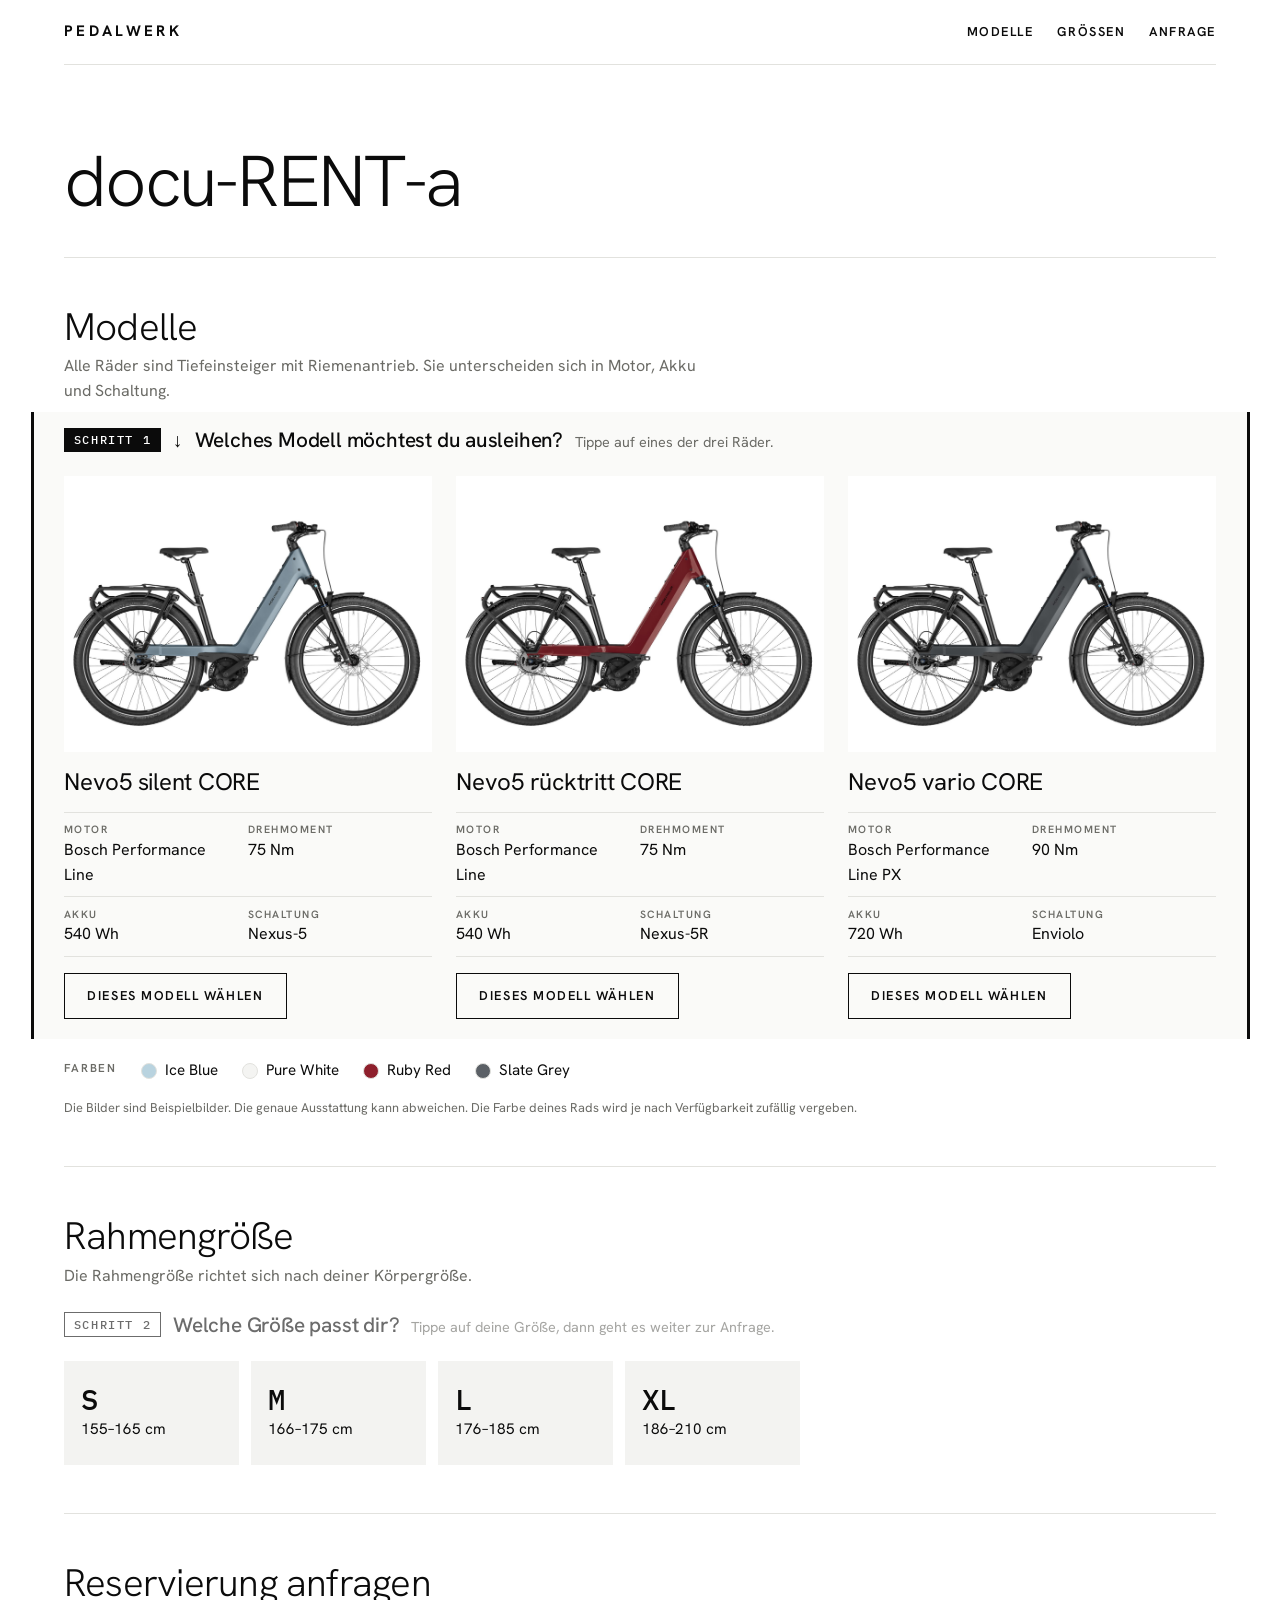
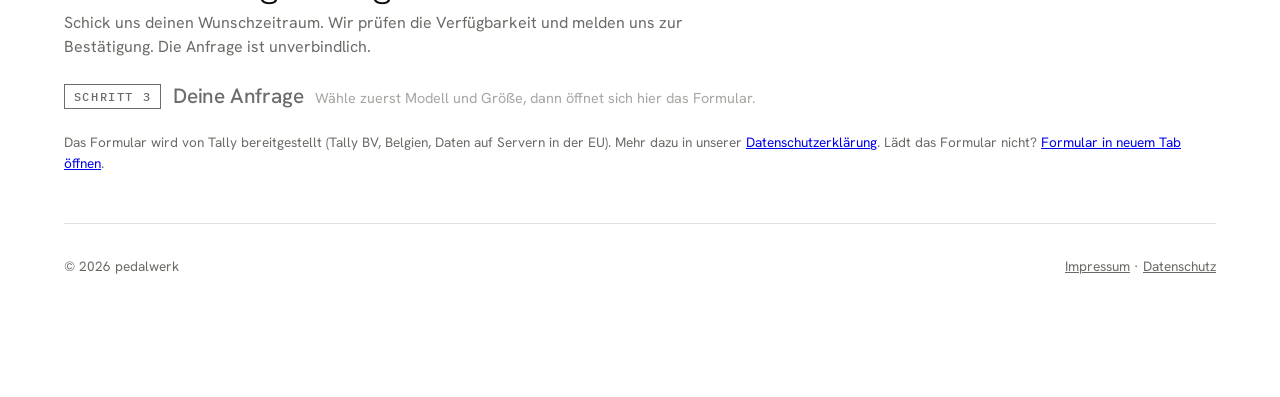
==== commit ec3eb930: "adjusted UX" ====
--- a/index.html
+++ b/index.html
@@ -69,9 +69,16 @@
 .step-prompt .q { font-size: 1.3rem; font-weight: 500; letter-spacing: -0.01em; }
 .step-prompt .hint { font-size: 0.9rem; color: var(--ink-soft); }
 .step-prompt .arrow { display: inline-block; font-size: 1.2rem; line-height: 1; }
+/* „Schritt 1/2/3“: kleines Etikett vor der Frage. Der aktuelle Schritt ist schwarz gefüllt,
+   die anderen sind nur umrandet und etwas zurückgenommen. */
+.step-no { align-self: center; font: 500 0.72rem/1 var(--font-mono); letter-spacing: 0.14em; text-transform: uppercase;
+  padding: 0.35rem 0.55rem; border: 1px solid var(--ink); color: var(--ink); white-space: nowrap; transition: background 0.3s ease, color 0.3s ease; }
+.step-prompt.active .step-no { background: var(--ink); color: var(--paper); }
+.step-prompt { transition: opacity 0.3s ease; }
+.step-prompt:not(.active) { opacity: 0.6; }
+.step-prompt:not(.active) .arrow { display: none; }
 @media (prefers-reduced-motion: no-preference) {
-  .step-prompt .arrow { animation: nudge 1.6s ease-in-out infinite; }
-  .step-prompt.fresh { animation: appear 0.5s ease-out; }
+  .step-prompt.active .arrow { animation: nudge 1.6s ease-in-out infinite; }
 }
 /* Zwei schmale Balken links und rechts markieren den aktuellen Schritt:
    erst die Räder, nach der Wahl die Größen, dann das Formular. Sie gleiten mit. */
@@ -98,7 +105,6 @@
 .to-top:hover { background: #2a2a2a; }
 @media (prefers-reduced-motion: reduce) { .to-top { transition: none; transform: none; } }
 @keyframes nudge { 0%, 100% { transform: translateY(0); } 50% { transform: translateY(4px); } }
-@keyframes appear { from { opacity: 0; transform: translateY(-6px); } to { opacity: 1; transform: none; } }
 
 /* Modelle */
 .models { display: grid; gap: 2.5rem 1.5rem; grid-template-columns: repeat(auto-fit, minmax(min(100%, 19rem), 1fr)); }
@@ -147,7 +153,12 @@
 /* Größen */
 
 /* Tally-Formular */
-.tally-wrap { max-width: 46rem; margin-bottom: 1rem; }
+/* Formular ist eingeklappt, bis eine Größe gewählt ist, und klappt dann auf. */
+.tally-wrap { max-width: 46rem; display: grid; grid-template-rows: 0fr; transition: grid-template-rows 0.7s cubic-bezier(0.2, 0.7, 0.2, 1); }
+.tally-inner { min-height: 0; overflow: hidden; }
+#anfrage.open .tally-wrap { grid-template-rows: 1fr; margin-bottom: 1rem; }
+#anfrage.open { min-height: 100vh; }   /* damit die Seite sofort bis zum Trennstrich scrollen kann */
+@media (prefers-reduced-motion: reduce) { .tally-wrap { transition: none; } }
 .prefill { max-width: 46rem; display: flex; flex-wrap: wrap; align-items: center; justify-content: space-between; gap: 0.75rem 1rem; padding: 0.9rem 1.1rem; margin-bottom: 1rem; background: var(--stone); font-size: 0.95rem; }
 .prefill .btn { min-height: 40px; padding: 0.4rem 1rem; }
 .tally-wrap iframe { display: block; width: 100%; border: 0; }
@@ -161,7 +172,7 @@
 textarea { resize: vertical; min-height: 6rem; }
 .form-note { margin: 0; color: var(--ink-soft); font-size: 0.85rem; }
 
-footer { padding-top: 2rem; border-top: 1px solid var(--rule); font-size: 0.85rem; color: var(--ink-soft); display: flex; flex-wrap: wrap; gap: 0.5rem 2rem; justify-content: space-between; }
+footer { padding-top: 2rem; padding-bottom: 4.5rem; border-top: 1px solid var(--rule); font-size: 0.85rem; color: var(--ink-soft); display: flex; flex-wrap: wrap; gap: 0.5rem 2rem; justify-content: space-between; }
 footer a { color: var(--ink-soft); }
 </style>
 </head>
@@ -184,7 +195,8 @@
   <section id="modelle" aria-labelledby="h-modelle">
     <h2 id="h-modelle">Modelle</h2>
     <p class="lead">Alle Räder sind Tiefeinsteiger mit Riemenantrieb. Sie unterscheiden sich in Motor, Akku und Schaltung.</p>
-    <p class="step-prompt" id="prompt-model">
+    <p class="step-prompt active" id="prompt-model">
+      <span class="step-no">Schritt 1</span>
       <span class="arrow" aria-hidden="true">↓</span>
       <span class="q">Welches Modell möchtest du ausleihen?</span>
       <span class="hint">Tippe auf eines der drei Räder.</span>
@@ -197,7 +209,8 @@
   <section id="groessen" aria-labelledby="h-groessen">
     <h2 id="h-groessen">Rahmengröße</h2>
     <p class="lead">Die Rahmengröße richtet sich nach deiner Körpergröße.</p>
-    <p class="step-prompt" id="prompt-size" hidden>
+    <p class="step-prompt" id="prompt-size">
+      <span class="step-no">Schritt 2</span>
       <span class="arrow" aria-hidden="true">↓</span>
       <span class="q">Welche Größe passt dir?</span>
       <span class="hint">Tippe auf deine Größe, dann geht es weiter zur Anfrage.</span>
@@ -213,9 +226,15 @@
       <span id="prefill-text"></span>
       <button id="prefill-apply" class="btn ghost" type="button" hidden>Ins Formular übernehmen</button>
     </div>
-    <div class="tally-wrap">
+    <p class="step-prompt" id="prompt-form">
+      <span class="step-no">Schritt 3</span>
+      <span class="arrow" aria-hidden="true">↓</span>
+      <span class="q">Deine Anfrage</span>
+      <span class="hint" id="form-hint">Wähle zuerst Modell und Größe, dann öffnet sich hier das Formular.</span>
+    </p>
+    <div class="tally-wrap"><div class="tally-inner">
       <iframe id="tally-form" data-tally-src="https://tally.so/embed/0VVqqQ?alignLeft=1&amp;hideTitle=1&amp;transparentBackground=1&amp;dynamicHeight=1" loading="lazy" width="100%" height="1600" frameborder="0" marginheight="0" marginwidth="0" title="Reservierung anfragen"></iframe>
-    </div>
+    </div></div>
     <p class="form-note">Das Formular wird von Tally bereitgestellt (Tally BV, Belgien, Daten auf Servern in der EU). Mehr dazu in unserer <a id="ds-link" href="#">Datenschutzerklärung</a>. Lädt das Formular nicht? <a href="https://tally.so/r/0VVqqQ" target="_blank" rel="noopener">Formular in neuem Tab öffnen</a>.</p>
   </section>
 
@@ -345,7 +364,7 @@
 const STEP_AREA = {
   models: ["#prompt-model", "#models"],
   sizes: ["#prompt-size", "#size-grid"],
-  form: [".tally-wrap", ".tally-wrap"],
+  form: ["#prompt-form", ".tally-wrap"],
 };
 const PAD_TOP = 12, PAD_BOTTOM = 20;   // Luft über und unter dem Bereich
 let step = "models";
@@ -366,7 +385,12 @@
   Object.assign(stepBg.style, { top: top + "px", height: h + "px", left: xL + "px", width: (xR + 3 - xL) + "px" });
   stepBg.classList.add("on");
 }
-function setStep(s) { step = s; placeBars(); }
+const STEP_PROMPT = { models: "#prompt-model", sizes: "#prompt-size", form: "#prompt-form" };
+function setStep(s) {
+  step = s;
+  Object.entries(STEP_PROMPT).forEach(([k, sel]) => $(sel).classList.toggle("active", k === s));
+  placeBars();
+}
 function initBars() {
   document.body.append(stepBg, ...bars);
   const ro = new ResizeObserver(() => placeBars());
@@ -384,19 +408,18 @@
   const smooth = !window.matchMedia("(prefers-reduced-motion: reduce)").matches;
   window.scrollTo({ top: Math.max(0, Math.round(y)), behavior: smooth ? "smooth" : "auto" });
 }
-// Nach der Modellwahl: Trennstrich unter den Größenkacheln an den unteren Bildschirmrand.
-// Ist er schon sichtbar, bleibt die Seite stehen (sonst würde sie auf großen Bildschirmen nach oben springen).
+// Nach der Modellwahl: Trennstrich über „Rahmengröße“ an den oberen Bildschirmrand.
+// Ist die Seite dafür zu kurz (Formular noch eingeklappt), wird der Anfrage-Bereich etwas höher gemacht.
 function scrollSizesIntoView() {
-  const target = lineY($("#anfrage")) + 1 - window.innerHeight;
-  if (target > window.scrollY) scrollToY(target);
+  const y = lineY($("#groessen"));
+  const fehlt = y + window.innerHeight - document.documentElement.scrollHeight;
+  if (fehlt > 0) { const a = $("#anfrage"); a.style.minHeight = Math.ceil(a.getBoundingClientRect().height + fehlt) + "px"; }
+  scrollToY(y);
 }
 // Nach der Größenwahl: Trennstrich über „Reservierung anfragen“ an den oberen Bildschirmrand.
 const scrollFormIntoView = () => scrollToY(lineY($("#anfrage")));
 function pickModel(name) {
   choose({ modell: name });
-  // Hinweis auf die Größenkacheln einblenden (vor dem Scrollen, damit die Position stimmt).
-  const ps = $("#prompt-size");
-  if (ps.hidden) { ps.hidden = false; ps.classList.add("fresh"); }
   setStep("sizes");
   document.querySelectorAll(".model").forEach((c) => c.setAttribute("aria-pressed", String(c.dataset.modell === name)));
   scrollSizesIntoView();
@@ -404,9 +427,20 @@
 }
 function pickSize(k) {
   choose({ rahmen: k });
+  openForm();
   setStep("form");
   renderSizes();
   scrollFormIntoView();
+}
+
+// Formular aufklappen. Tally wird erst jetzt geladen, vorher gehen keine Daten an Tally.
+function openForm() {
+  const sec = $("#anfrage");
+  if (sec.classList.contains("open")) return;
+  sec.style.minHeight = "";   // Platzhalter-Höhe aus scrollSizesIntoView, jetzt gilt 100vh aus dem CSS
+  sec.classList.add("open");
+  $("#form-hint").textContent = "Trag deinen Wunschzeitraum und deine Kontaktdaten ein und schick die Anfrage ab.";
+  loadTally();
 }
 
 /* ----- Formular vorausfüllen -----
@@ -466,7 +500,6 @@
     if (document.activeElement === $("#tally-form") && Date.now() - loadedAt > 2500) formTouched = true;
   }, 0); });
   $("#prefill-apply").addEventListener("click", () => { reloadForm(); $("#prefill").hidden = true; });
-  loadTally();
   initBars();
   initToTop();
 }
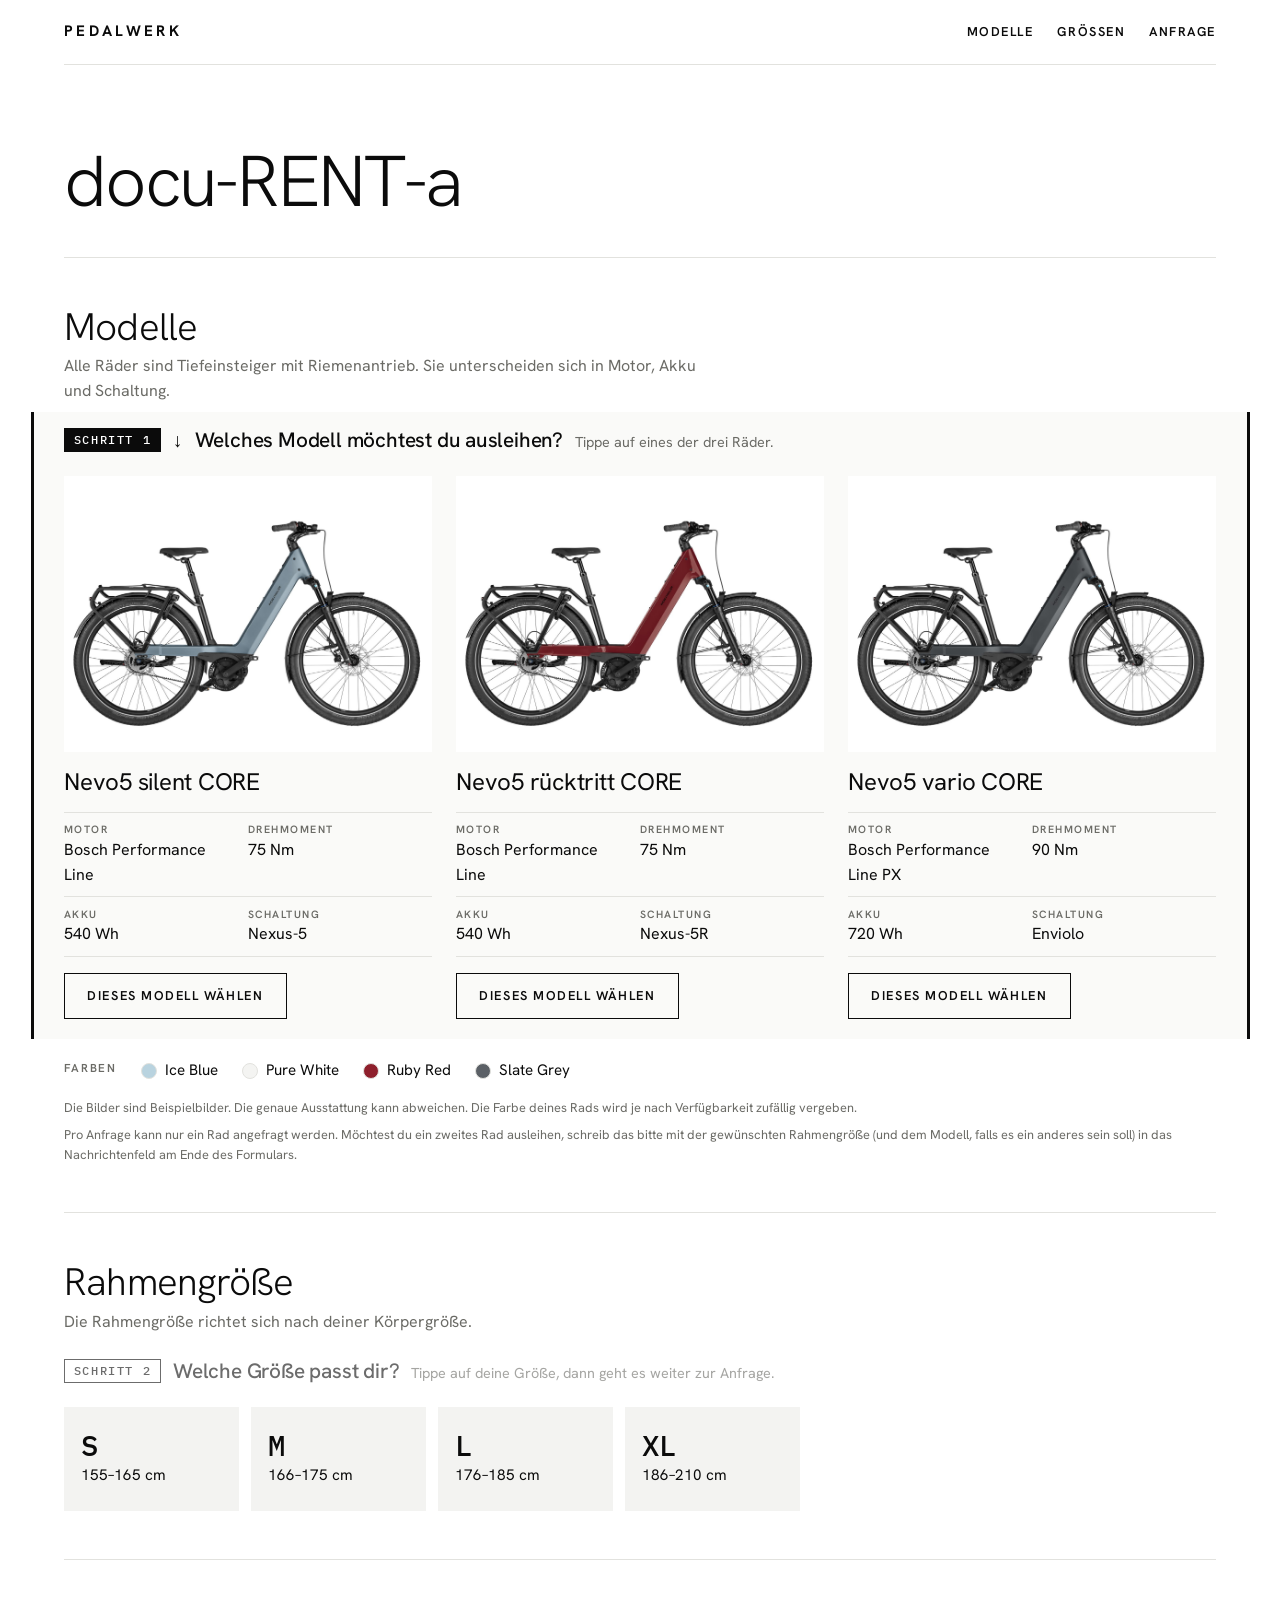
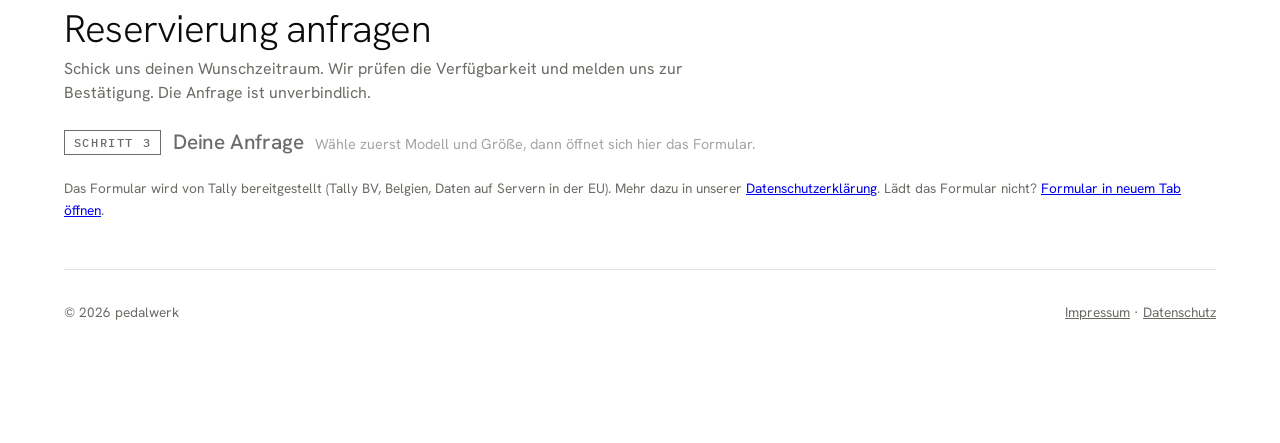
==== commit 20dc74b1: "added more UX" ====
--- a/index.html
+++ b/index.html
@@ -103,7 +103,23 @@
 }
 .to-top.show { opacity: 1; transform: none; pointer-events: auto; }
 .to-top:hover { background: #2a2a2a; }
-@media (prefers-reduced-motion: reduce) { .to-top { transition: none; transform: none; } }
+/* „Formular zurücksetzen“: unten rechts neben dem Nach-oben-Knopf (bzw. an seiner Stelle, solange er nicht da ist).
+   Weiß mit schwarzem Rand, damit er neben dem schwarzen Pfeil als Nebenaktion erkennbar bleibt. */
+.reset-fab {
+  position: fixed; z-index: 5;
+  right: max(calc(16px + env(safe-area-inset-right, 0px)), calc((100vw - 72rem) / 2));
+  bottom: calc(20px + env(safe-area-inset-bottom, 0px));
+  height: 48px; padding: 0 1.1rem; display: inline-flex; align-items: center; gap: 0.5rem;
+  background: var(--paper); color: var(--ink); border: 1px solid var(--ink); border-radius: 0; cursor: pointer;
+  font: 600 0.75rem/1 var(--font-sans); letter-spacing: 0.12em; text-transform: uppercase; white-space: nowrap;
+  opacity: 0; transform: translateY(8px); pointer-events: none;
+  transition: opacity 0.25s ease, transform 0.25s ease, right 0.25s ease;
+}
+.reset-fab .ic { font-size: 1rem; letter-spacing: 0; }
+.reset-fab.show { opacity: 1; transform: none; pointer-events: auto; }
+.reset-fab:hover { background: var(--stone); }
+.to-top.show ~ .reset-fab { right: calc(max(calc(16px + env(safe-area-inset-right, 0px)), calc((100vw - 72rem) / 2)) + 56px); }
+@media (prefers-reduced-motion: reduce) { .to-top, .reset-fab { transition: none; transform: none; } }
 @keyframes nudge { 0%, 100% { transform: translateY(0); } 50% { transform: translateY(4px); } }
 
 /* Modelle */
@@ -149,6 +165,7 @@
 .color { display: inline-flex; align-items: center; gap: 0.5rem; font-size: 0.95rem; }
 .swatch { width: 1rem; height: 1rem; border-radius: 50%; background: var(--sw); border: 1px solid var(--rule); flex: none; }
 .small { font-size: 0.8rem; color: var(--ink-soft); margin: 1rem 0 0; }
+.small + .small { margin-top: 0.4rem; }
 
 /* Größen */
 
@@ -204,6 +221,7 @@
     <div class="models" id="models"></div>
     <div class="colors" id="colors" aria-label="Verfügbare Farben"></div>
     <p class="small">Die Bilder sind Beispielbilder. Die genaue Ausstattung kann abweichen. Die Farbe deines Rads wird je nach Verfügbarkeit zufällig vergeben.</p>
+    <p class="small">Pro Anfrage kann nur ein Rad angefragt werden. Möchtest du ein zweites Rad ausleihen, schreib das bitte mit der gewünschten Rahmengröße (und dem Modell, falls es ein anderes sein soll) in das Nachrichtenfeld am Ende des Formulars.</p>
   </section>
 
   <section id="groessen" aria-labelledby="h-groessen">
@@ -357,6 +375,41 @@
   };
   window.addEventListener("scroll", update, { passive: true });
   update();
+}
+
+/* ----- Formular zurücksetzen: alles auf Anfang ----- */
+let resetBtn;
+function updateResetBtn() {
+  const show = Boolean(wahl.modell || wahl.rahmen);
+  resetBtn.classList.toggle("show", show);
+  resetBtn.tabIndex = show ? 0 : -1;
+}
+function resetAll() {
+  if (formTouched && !confirm("Deine Eingaben im Formular gehen dabei verloren. Trotzdem zurücksetzen?")) return;
+  wahl.modell = ""; wahl.rahmen = "";
+  formTouched = false;
+  document.querySelectorAll(".model").forEach((c) => c.setAttribute("aria-pressed", "false"));
+  renderSizes();
+  // Formular einklappen und das iframe durch ein frisches ersetzen (Tally lädt erst wieder nach der Größenwahl).
+  const old = $("#tally-form");
+  const f = old.cloneNode(false);
+  f.removeAttribute("src");
+  f.dataset.tallySrc = TALLY_BASE;
+  old.replaceWith(f);
+  bindIframe(f);
+  const sec = $("#anfrage");
+  sec.classList.remove("open"); sec.style.minHeight = "";
+  $("#form-hint").textContent = FORM_HINT_CLOSED;
+  $("#prefill").hidden = true; $("#prefill-apply").hidden = true;
+  updateResetBtn();
+  setStep("models");
+  scrollToY(0);
+}
+function initReset() {
+  resetBtn = el("button", { class: "reset-fab", type: "button", onclick: resetAll });
+  resetBtn.append(el("span", { class: "ic", "aria-hidden": "true", text: "↺" }), el("span", { text: "Formular zurücksetzen" }));
+  document.body.append(resetBtn);   // nach dem Nach-oben-Knopf, damit es per CSS daneben rücken kann
+  updateResetBtn();
 }
 
 /* ----- Schritt-Balken und Hinterlegung ----- */
@@ -422,24 +475,28 @@
   choose({ modell: name });
   setStep("sizes");
   document.querySelectorAll(".model").forEach((c) => c.setAttribute("aria-pressed", String(c.dataset.modell === name)));
+  updateResetBtn();
   scrollSizesIntoView();
   setTimeout(() => $("#size-grid .size-card").focus({ preventScroll: true }), 350);
 }
 function pickSize(k) {
   choose({ rahmen: k });
   openForm();
+  updateResetBtn();
   setStep("form");
   renderSizes();
   scrollFormIntoView();
 }
 
+const FORM_HINT_CLOSED = "Wähle zuerst Modell und Größe, dann öffnet sich hier das Formular.";
+const FORM_HINT_OPEN = "Trag deinen Wunschzeitraum und deine Kontaktdaten ein und schick die Anfrage ab.";
 // Formular aufklappen. Tally wird erst jetzt geladen, vorher gehen keine Daten an Tally.
 function openForm() {
   const sec = $("#anfrage");
   if (sec.classList.contains("open")) return;
   sec.style.minHeight = "";   // Platzhalter-Höhe aus scrollSizesIntoView, jetzt gilt 100vh aus dem CSS
   sec.classList.add("open");
-  $("#form-hint").textContent = "Trag deinen Wunschzeitraum und deine Kontaktdaten ein und schick die Anfrage ab.";
+  $("#form-hint").textContent = FORM_HINT_OPEN;
   loadTally();
 }
 
@@ -483,6 +540,9 @@
   }
 }
 
+let loadedAt = 0;
+const bindIframe = (f) => f.addEventListener("load", () => { loadedAt = Date.now(); });
+
 /* ----- Start ----- */
 function boot() {
   document.title = `docu-RENT-a · ${CONFIG.brand}`;
@@ -494,14 +554,14 @@
   // Wechselt der Fokus ins Formular, hat der Kunde angefangen auszufüllen.
   // Fokus wandert ins Formular = Kunde füllt aus. Ausnahme: kurz nach dem (Neu-)Laden holt sich
   // das Formular den Fokus manchmal selbst, das zählt nicht als Eingabe.
-  let loadedAt = 0;
-  $("#tally-form").addEventListener("load", () => { loadedAt = Date.now(); });
+  bindIframe($("#tally-form"));
   window.addEventListener("blur", () => { setTimeout(() => {
     if (document.activeElement === $("#tally-form") && Date.now() - loadedAt > 2500) formTouched = true;
   }, 0); });
   $("#prefill-apply").addEventListener("click", () => { reloadForm(); $("#prefill").hidden = true; });
   initBars();
   initToTop();
+  initReset();
 }
 
 // Tally-Einbettung laden (offizielles Snippet): passt die Höhe automatisch an.
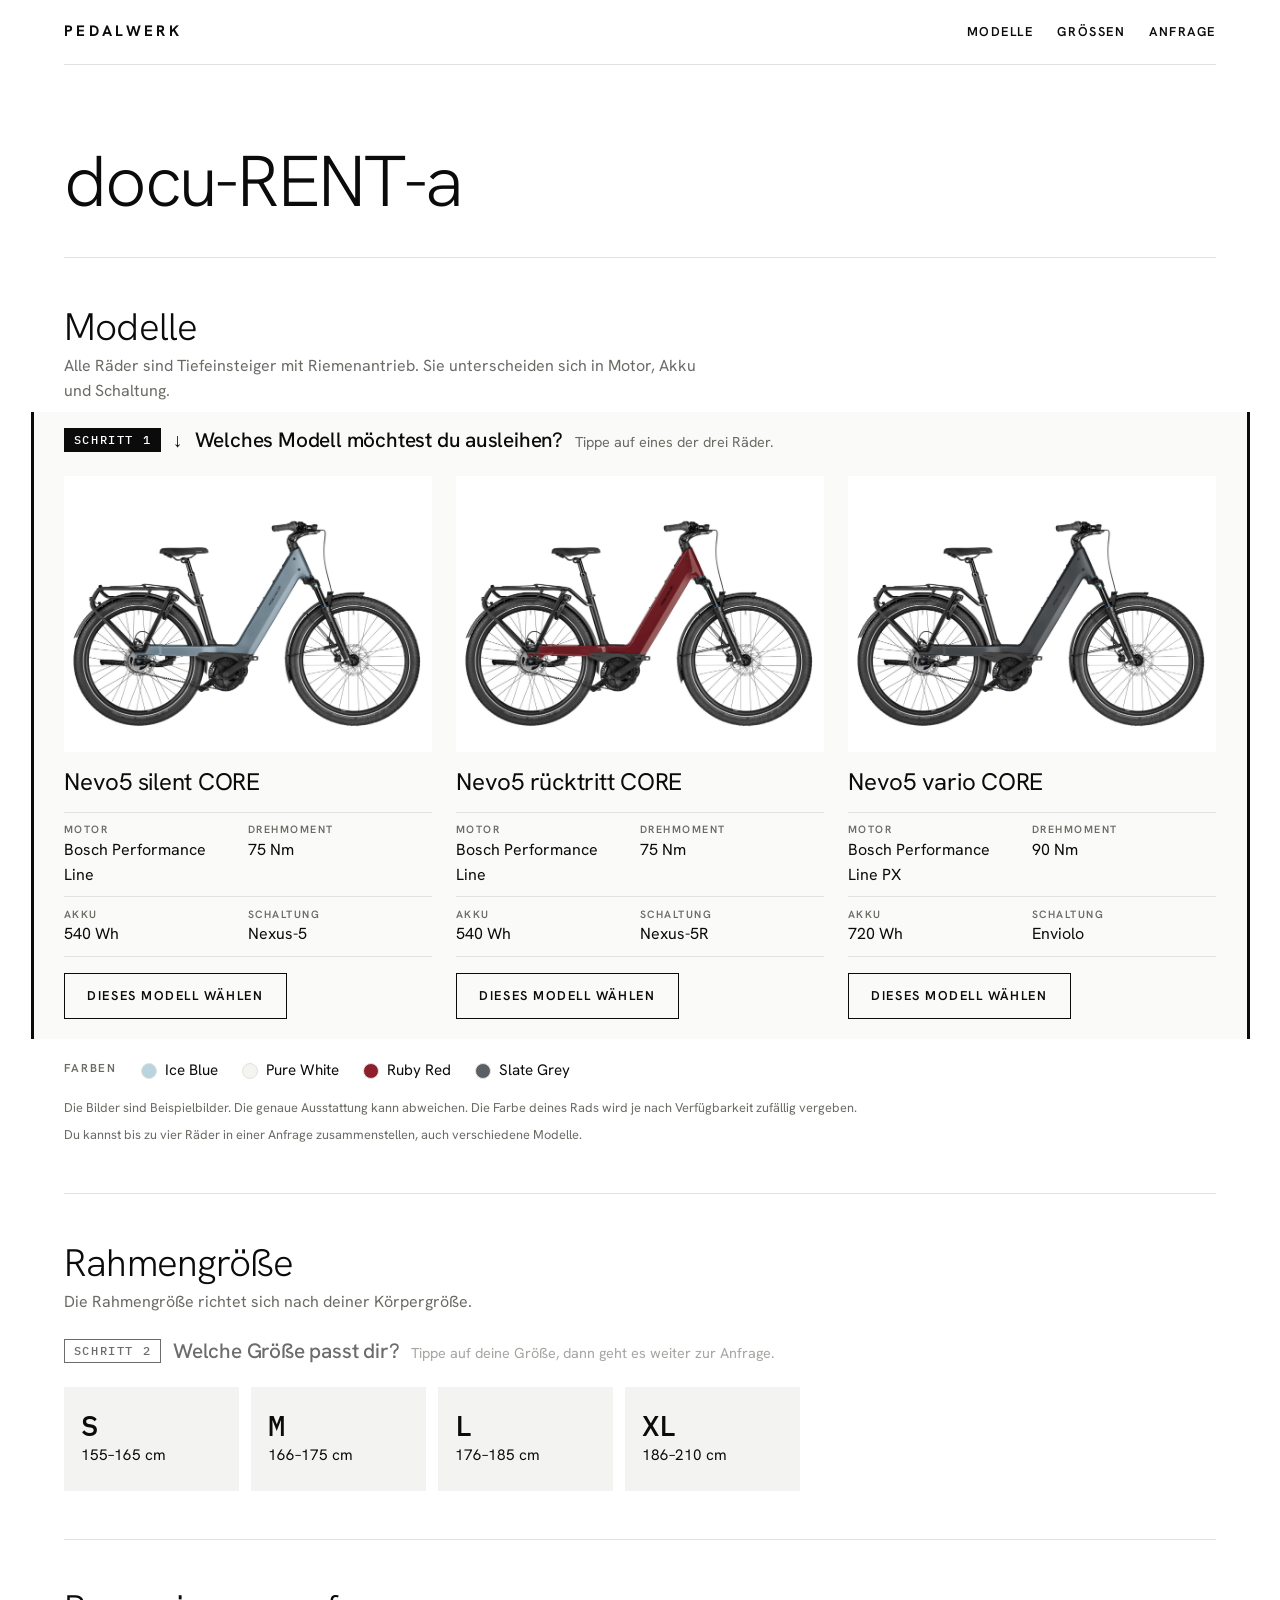
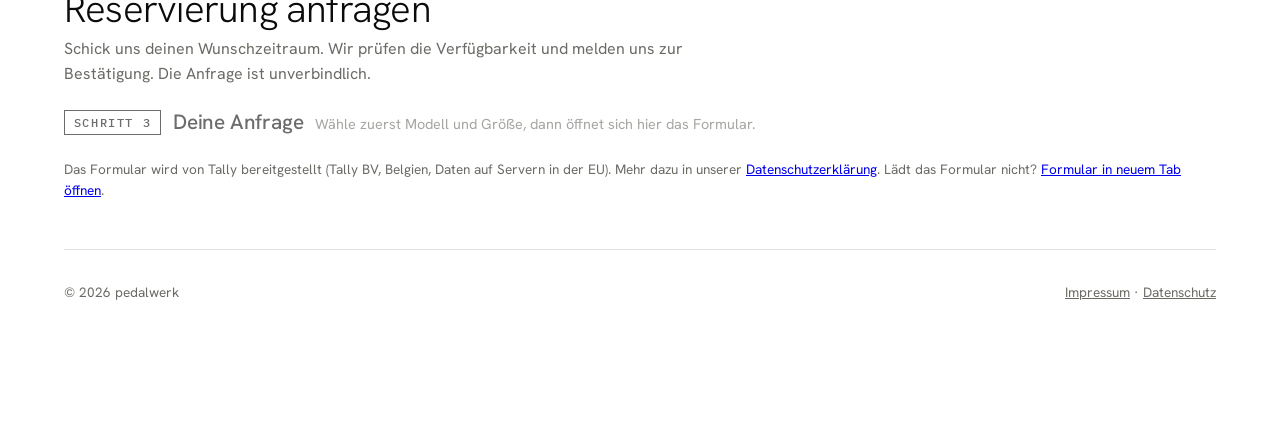
==== commit afa33294: "adjusted multiple bikes" ====
--- a/index.html
+++ b/index.html
@@ -178,6 +178,27 @@
 @media (prefers-reduced-motion: reduce) { .tally-wrap { transition: none; } }
 .prefill { max-width: 46rem; display: flex; flex-wrap: wrap; align-items: center; justify-content: space-between; gap: 0.75rem 1rem; padding: 0.9rem 1.1rem; margin-bottom: 1rem; background: var(--stone); font-size: 0.95rem; }
 .prefill .btn { min-height: 40px; padding: 0.4rem 1rem; }
+/* „Deine Räder“: Liste der zusammengestellten Räder über dem Formular, bis zu 4. */
+.cart { max-width: 46rem; margin: 0 0 1.25rem; border-top: 1px solid var(--ink); }
+.cart-list { list-style: none; margin: 0; padding: 0; }
+.cart-row { display: grid; grid-template-columns: 4.2rem minmax(0, 1fr) auto auto; align-items: center; gap: 0.25rem 0.75rem;
+  padding: 0.75rem 0; border-bottom: 1px solid var(--rule); }
+.cart-row .no { font: 500 0.72rem/1 var(--font-mono); letter-spacing: 0.14em; text-transform: uppercase; }
+.cart-row .what { font-size: 0.98rem; }
+.cart-row .what .sub { color: var(--ink-soft); white-space: nowrap; }
+.cart-row .open { color: var(--ink-soft); font-style: italic; }
+.cart-row.editing .no { background: var(--ink); color: var(--paper); padding: 0.3rem 0.45rem; justify-self: start; }
+.cart-act { background: none; border: 0; padding: 0.4rem 0.2rem; min-height: 40px; cursor: pointer; color: var(--ink);
+  font: 600 0.72rem/1 var(--font-sans); letter-spacing: 0.12em; text-transform: uppercase; text-decoration: underline; text-underline-offset: 3px; }
+.cart-act.x { text-decoration: none; font-size: 1rem; letter-spacing: 0; width: 40px; }
+.cart-act:hover { color: var(--ink-soft); }
+.cart-foot { display: flex; flex-wrap: wrap; align-items: center; gap: 0.5rem 1rem; padding-top: 0.9rem; }
+.cart-foot .btn { min-height: 44px; padding: 0.5rem 1.1rem; }
+.cart-foot .note { font-size: 0.85rem; color: var(--ink-soft); }
+@media (max-width: 34rem) {
+  .cart-row { grid-template-columns: minmax(0, 1fr) auto auto; }
+  .cart-row .no { grid-column: 1 / -1; justify-self: start; }
+}
 .tally-wrap iframe { display: block; width: 100%; border: 0; }
 /* Felder (Größenrechner) */
 label.f { display: grid; gap: 0.35rem; font-size: 0.7rem; font-weight: 600; letter-spacing: 0.12em; text-transform: uppercase; color: var(--ink-soft); }
@@ -215,13 +236,13 @@
     <p class="step-prompt active" id="prompt-model">
       <span class="step-no">Schritt 1</span>
       <span class="arrow" aria-hidden="true">↓</span>
-      <span class="q">Welches Modell möchtest du ausleihen?</span>
-      <span class="hint">Tippe auf eines der drei Räder.</span>
+      <span class="q" id="q-model">Welches Modell möchtest du ausleihen?</span>
+      <span class="hint" id="hint-model">Tippe auf eines der drei Räder.</span>
     </p>
     <div class="models" id="models"></div>
     <div class="colors" id="colors" aria-label="Verfügbare Farben"></div>
     <p class="small">Die Bilder sind Beispielbilder. Die genaue Ausstattung kann abweichen. Die Farbe deines Rads wird je nach Verfügbarkeit zufällig vergeben.</p>
-    <p class="small">Pro Anfrage kann nur ein Rad angefragt werden. Möchtest du ein zweites Rad ausleihen, schreib das bitte mit der gewünschten Rahmengröße (und dem Modell, falls es ein anderes sein soll) in das Nachrichtenfeld am Ende des Formulars.</p>
+    <p class="small">Du kannst bis zu vier Räder in einer Anfrage zusammenstellen, auch verschiedene Modelle.</p>
   </section>
 
   <section id="groessen" aria-labelledby="h-groessen">
@@ -230,8 +251,8 @@
     <p class="step-prompt" id="prompt-size">
       <span class="step-no">Schritt 2</span>
       <span class="arrow" aria-hidden="true">↓</span>
-      <span class="q">Welche Größe passt dir?</span>
-      <span class="hint">Tippe auf deine Größe, dann geht es weiter zur Anfrage.</span>
+      <span class="q" id="q-size">Welche Größe passt dir?</span>
+      <span class="hint" id="hint-size">Tippe auf deine Größe, dann geht es weiter zur Anfrage.</span>
     </p>
     <div class="size-grid" id="size-grid" role="group" aria-label="Rahmengröße"></div>
   </section>
@@ -240,16 +261,23 @@
     <h2 id="h-anfrage">Reservierung anfragen</h2>
     <p class="lead">Schick uns deinen Wunschzeitraum. Wir prüfen die Verfügbarkeit und melden uns zur Bestätigung. Die Anfrage ist unverbindlich.</p>
 
-    <div id="prefill" class="prefill" hidden aria-live="polite">
-      <span id="prefill-text"></span>
-      <button id="prefill-apply" class="btn ghost" type="button" hidden>Ins Formular übernehmen</button>
-    </div>
     <p class="step-prompt" id="prompt-form">
       <span class="step-no">Schritt 3</span>
       <span class="arrow" aria-hidden="true">↓</span>
       <span class="q">Deine Anfrage</span>
       <span class="hint" id="form-hint">Wähle zuerst Modell und Größe, dann öffnet sich hier das Formular.</span>
     </p>
+    <div id="cart" class="cart" hidden aria-label="Deine Räder">
+      <ol class="cart-list" id="cart-list"></ol>
+      <div class="cart-foot">
+        <button id="cart-add" class="btn ghost" type="button">+ Weiteres Rad hinzufügen</button>
+        <span class="note" id="cart-note"></span>
+      </div>
+    </div>
+    <div id="prefill" class="prefill" hidden aria-live="polite">
+      <span id="prefill-text"></span>
+      <button id="prefill-apply" class="btn ghost" type="button" hidden>Ins Formular übernehmen</button>
+    </div>
     <div class="tally-wrap"><div class="tally-inner">
       <iframe id="tally-form" data-tally-src="https://tally.so/embed/0VVqqQ?alignLeft=1&amp;hideTitle=1&amp;transparentBackground=1&amp;dynamicHeight=1" loading="lazy" width="100%" height="1600" frameborder="0" marginheight="0" marginwidth="0" title="Reservierung anfragen"></iframe>
     </div></div>
@@ -357,7 +385,7 @@
 function renderSizes() {
   $("#size-grid").replaceChildren(...Object.entries(RAHMEN_GROESSEN).map(([k, [a, z]]) =>
     el("button", {
-      class: "size-card", type: "button", "aria-pressed": String(wahl.rahmen === k),
+      class: "size-card", type: "button", "aria-pressed": String(aktuell().rahmen === k),
       "aria-label": `Rahmengröße ${k} für ${a} bis ${z} cm wählen`, onclick: () => pickSize(k),
     }, el("span", { class: "k", text: k }), el("span", { class: "r", text: `${a}–${z} cm` }))));
 }
@@ -380,21 +408,21 @@
 /* ----- Formular zurücksetzen: alles auf Anfang ----- */
 let resetBtn;
 function updateResetBtn() {
-  const show = Boolean(wahl.modell || wahl.rahmen);
+  const show = raeder.some((r) => r.modell || r.rahmen);
   resetBtn.classList.toggle("show", show);
   resetBtn.tabIndex = show ? 0 : -1;
 }
 function resetAll() {
   if (formTouched && !confirm("Deine Eingaben im Formular gehen dabei verloren. Trotzdem zurücksetzen?")) return;
-  wahl.modell = ""; wahl.rahmen = "";
+  raeder = [leer()]; cur = 0;
   formTouched = false;
-  document.querySelectorAll(".model").forEach((c) => c.setAttribute("aria-pressed", "false"));
-  renderSizes();
+  syncTiles(); renderCart();
   // Formular einklappen und das iframe durch ein frisches ersetzen (Tally lädt erst wieder nach der Größenwahl).
   const old = $("#tally-form");
   const f = old.cloneNode(false);
   f.removeAttribute("src");
   f.dataset.tallySrc = TALLY_BASE;
+  shownUrl = TALLY_BASE;
   old.replaceWith(f);
   bindIframe(f);
   const sec = $("#anfrage");
@@ -417,7 +445,7 @@
 const STEP_AREA = {
   models: ["#prompt-model", "#models"],
   sizes: ["#prompt-size", "#size-grid"],
-  form: ["#prompt-form", ".tally-wrap"],
+  form: ["#prompt-form", ".tally-wrap"],   // inklusive „Deine Räder“ dazwischen
 };
 const PAD_TOP = 12, PAD_BOTTOM = 20;   // Luft über und unter dem Bereich
 let step = "models";
@@ -471,21 +499,100 @@
 }
 // Nach der Größenwahl: Trennstrich über „Reservierung anfragen“ an den oberen Bildschirmrand.
 const scrollFormIntoView = () => scrollToY(lineY($("#anfrage")));
+const scrollModelsIntoView = () => scrollToY(lineY($("#modelle")));
 function pickModel(name) {
-  choose({ modell: name });
+  const warFertig = fertig(aktuell());
+  aktuell().modell = name;
+  changed();
+  if (!warFertig && aktuell().rahmen) {   // Größe stand schon fest: direkt weiter zum Formular
+    openForm();
+    setStep("form");
+    scrollFormIntoView();
+    return;
+  }
   setStep("sizes");
-  document.querySelectorAll(".model").forEach((c) => c.setAttribute("aria-pressed", String(c.dataset.modell === name)));
-  updateResetBtn();
   scrollSizesIntoView();
   setTimeout(() => $("#size-grid .size-card").focus({ preventScroll: true }), 350);
 }
 function pickSize(k) {
-  choose({ rahmen: k });
+  aktuell().rahmen = k;
+  changed();
+  if (!aktuell().modell) {   // Größe zuerst gewählt: erst noch das Modell
+    setStep("models");
+    scrollModelsIntoView();
+    return;
+  }
   openForm();
+  setStep("form");
+  scrollFormIntoView();
+}
+
+/* ----- Mehrere Räder („Deine Räder“) ----- */
+const MAX_RAEDER = 4;
+const leer = () => ({ modell: "", rahmen: "" });
+let raeder = [leer()];   // zusammengestellte Räder
+let cur = 0;             // das Rad, das die Kacheln gerade bearbeiten
+const aktuell = () => raeder[cur];
+const fertig = (r) => Boolean(r.modell && r.rahmen);
+
+// Kacheln, Fragen, Liste, Knopf und Formular an den aktuellen Stand anpassen.
+function changed() {
+  syncTiles();
+  renderCart();
   updateResetBtn();
-  setStep("form");
+  commit();
+}
+function syncTiles() {
+  document.querySelectorAll(".model").forEach((c) => c.setAttribute("aria-pressed", String(c.dataset.modell === aktuell().modell)));
   renderSizes();
-  scrollFormIntoView();
+  // Ab dem zweiten Rad nennen die Fragen die Nummer des Rads.
+  const mehrere = raeder.length > 1, n = cur + 1;
+  $("#q-model").textContent = mehrere ? `Welches Modell für Rad ${n}?` : "Welches Modell möchtest du ausleihen?";
+  $("#q-size").textContent = mehrere ? `Welche Größe für Rad ${n}?` : "Welche Größe passt dir?";
+  $("#hint-size").textContent = mehrere
+    ? `Richte dich nach der Körpergröße der Person, die Rad ${n} fährt.`
+    : "Tippe auf deine Größe, dann geht es weiter zur Anfrage.";
+}
+function renderCart() {
+  const box = $("#cart");
+  box.hidden = !raeder.some(fertig) && raeder.length === 1;
+  $("#cart-list").replaceChildren(...raeder.map((r, i) => {
+    const what = fertig(r)
+      ? el("span", { class: "what" }, r.modell, el("span", { class: "sub", text: ` · ${rahmenLabel(r.rahmen)}` }))
+      : el("span", { class: "what open", text: r.modell ? `${r.modell} · Größe noch offen` : r.rahmen ? `Rahmen ${r.rahmen} · Modell noch offen` : "Modell und Größe noch offen" });
+    const row = el("li", { class: "cart-row" + (i === cur && !fertig(r) ? " editing" : "") },
+      el("span", { class: "no", text: `Rad ${i + 1}` }), what,
+      el("button", { class: "cart-act", type: "button", text: "Ändern", "aria-label": `Rad ${i + 1} ändern`, onclick: () => editRad(i) }));
+    if (raeder.length > 1) row.append(el("button", { class: "cart-act x", type: "button", text: "✕", "aria-label": `Rad ${i + 1} entfernen`, onclick: () => removeRad(i) }));
+    else row.append(el("span"));
+    return row;
+  }));
+  const offen = raeder.some((r) => !fertig(r));
+  const voll = raeder.length >= MAX_RAEDER;
+  $("#cart-add").hidden = voll || offen;
+  $("#cart-note").textContent = voll ? "Mehr als vier Räder? Schreib uns das gern in die Nachricht."
+    : offen ? "Wähle für das offene Rad oben noch Modell und Größe." : `Bis zu ${MAX_RAEDER} Räder pro Anfrage.`;
+}
+function addRad() {
+  if (raeder.length >= MAX_RAEDER) return;
+  raeder.push(leer()); cur = raeder.length - 1;
+  changed();
+  setStep("models");
+  scrollModelsIntoView();
+}
+function editRad(i) {
+  cur = i;
+  changed();
+  setStep("models");
+  scrollModelsIntoView();
+}
+function removeRad(i) {
+  raeder.splice(i, 1);
+  if (cur > i || cur >= raeder.length) cur = Math.max(0, cur - 1);
+  // Bearbeitet man gerade kein offenes Rad mehr, zeigen die Kacheln das letzte Rad.
+  if (fertig(aktuell())) cur = raeder.length - 1;
+  changed();
+  placeBars();
 }
 
 const FORM_HINT_CLOSED = "Wähle zuerst Modell und Größe, dann öffnet sich hier das Formular.";
@@ -505,33 +612,34 @@
    Der Wert muss exakt dem Text der Auswahl im Tally-Formular entsprechen. */
 const TALLY_BASE = "https://tally.so/embed/0VVqqQ?alignLeft=1&hideTitle=1&transparentBackground=1&dynamicHeight=1";
 const rahmenLabel = (k) => k && RAHMEN_GROESSEN[k] ? `${k} · ${RAHMEN_GROESSEN[k][0]}–${RAHMEN_GROESSEN[k][1]} cm` : "";
-const wahl = { modell: "", rahmen: "" };
-let formTouched = false;   // hat jemand schon im Formular getippt? Dann nicht ungefragt neu laden.
-
+let formTouched = false;
+let shownUrl = TALLY_BASE;   // Adresse, mit der das Formular gerade geladen ist (oder gleich geladen wird)   // hat jemand schon im Formular getippt? Dann nicht ungefragt neu laden.
+
+// Nur fertige Räder gehen ans Formular, lückenlos nummeriert: modell/rahmen für Rad 1, modell2/rahmen2 für Rad 2 usw.
 function tallyUrl() {
   // encodeURIComponent statt URLSearchParams: Leerzeichen als %20, nicht als „+“.
   const q = [];
-  if (wahl.modell) q.push("modell=" + encodeURIComponent(wahl.modell));
-  if (wahl.rahmen) q.push("rahmen=" + encodeURIComponent(rahmenLabel(wahl.rahmen)));
-  const extra = q.join("&");
-  return extra ? `${TALLY_BASE}&${extra}` : TALLY_BASE;
+  const liste = raeder.filter(fertig);
+  liste.forEach((r, i) => {
+    const n = i === 0 ? "" : String(i + 1);
+    q.push(`modell${n}=` + encodeURIComponent(r.modell), `rahmen${n}=` + encodeURIComponent(rahmenLabel(r.rahmen)));
+  });
+  if (liste.length) q.push("anzahl=" + liste.length);
+  return q.length ? `${TALLY_BASE}&${q.join("&")}` : TALLY_BASE;
 }
 function reloadForm() {
   const f = $("#tally-form");
-  f.dataset.tallySrc = tallyUrl();
+  f.dataset.tallySrc = shownUrl = tallyUrl();
   if (f.getAttribute("src")) f.src = f.dataset.tallySrc;   // sonst lädt loadTally() es mit der neuen Adresse
   formTouched = false;
   $("#prefill-apply").hidden = true;
 }
 // Das Formular zeigt die Auswahl selbst an („Deine Auswahl: …“). Der Hinweis auf der Seite erscheint
 // nur, wenn schon ins Formular getippt wurde und eine neue Auswahl erst übernommen werden muss.
-function choose(change) {
-  const before = tallyUrl();
-  Object.assign(wahl, change);
-  if (tallyUrl() === before) return;
-  const parts = [wahl.modell, wahl.rahmen && `Rahmengröße ${wahl.rahmen}`].filter(Boolean);
+function commit() {
+  if (tallyUrl() === shownUrl) { $("#prefill").hidden = true; return; }
   if (formTouched) {
-    $("#prefill-text").textContent = `Neue Auswahl: ${parts.join(" · ")}. Beim Übernehmen werden deine bisherigen Eingaben im Formular zurückgesetzt.`;
+    $("#prefill-text").textContent = "Deine Räder haben sich geändert. Beim Übernehmen werden deine bisherigen Eingaben im Formular zurückgesetzt.";
     $("#prefill").hidden = false;
     $("#prefill-apply").hidden = false;   // nicht ungefragt neu laden, sonst gehen Eingaben verloren
   } else {
@@ -559,6 +667,7 @@
     if (document.activeElement === $("#tally-form") && Date.now() - loadedAt > 2500) formTouched = true;
   }, 0); });
   $("#prefill-apply").addEventListener("click", () => { reloadForm(); $("#prefill").hidden = true; });
+  $("#cart-add").addEventListener("click", addRad);
   initBars();
   initToTop();
   initReset();
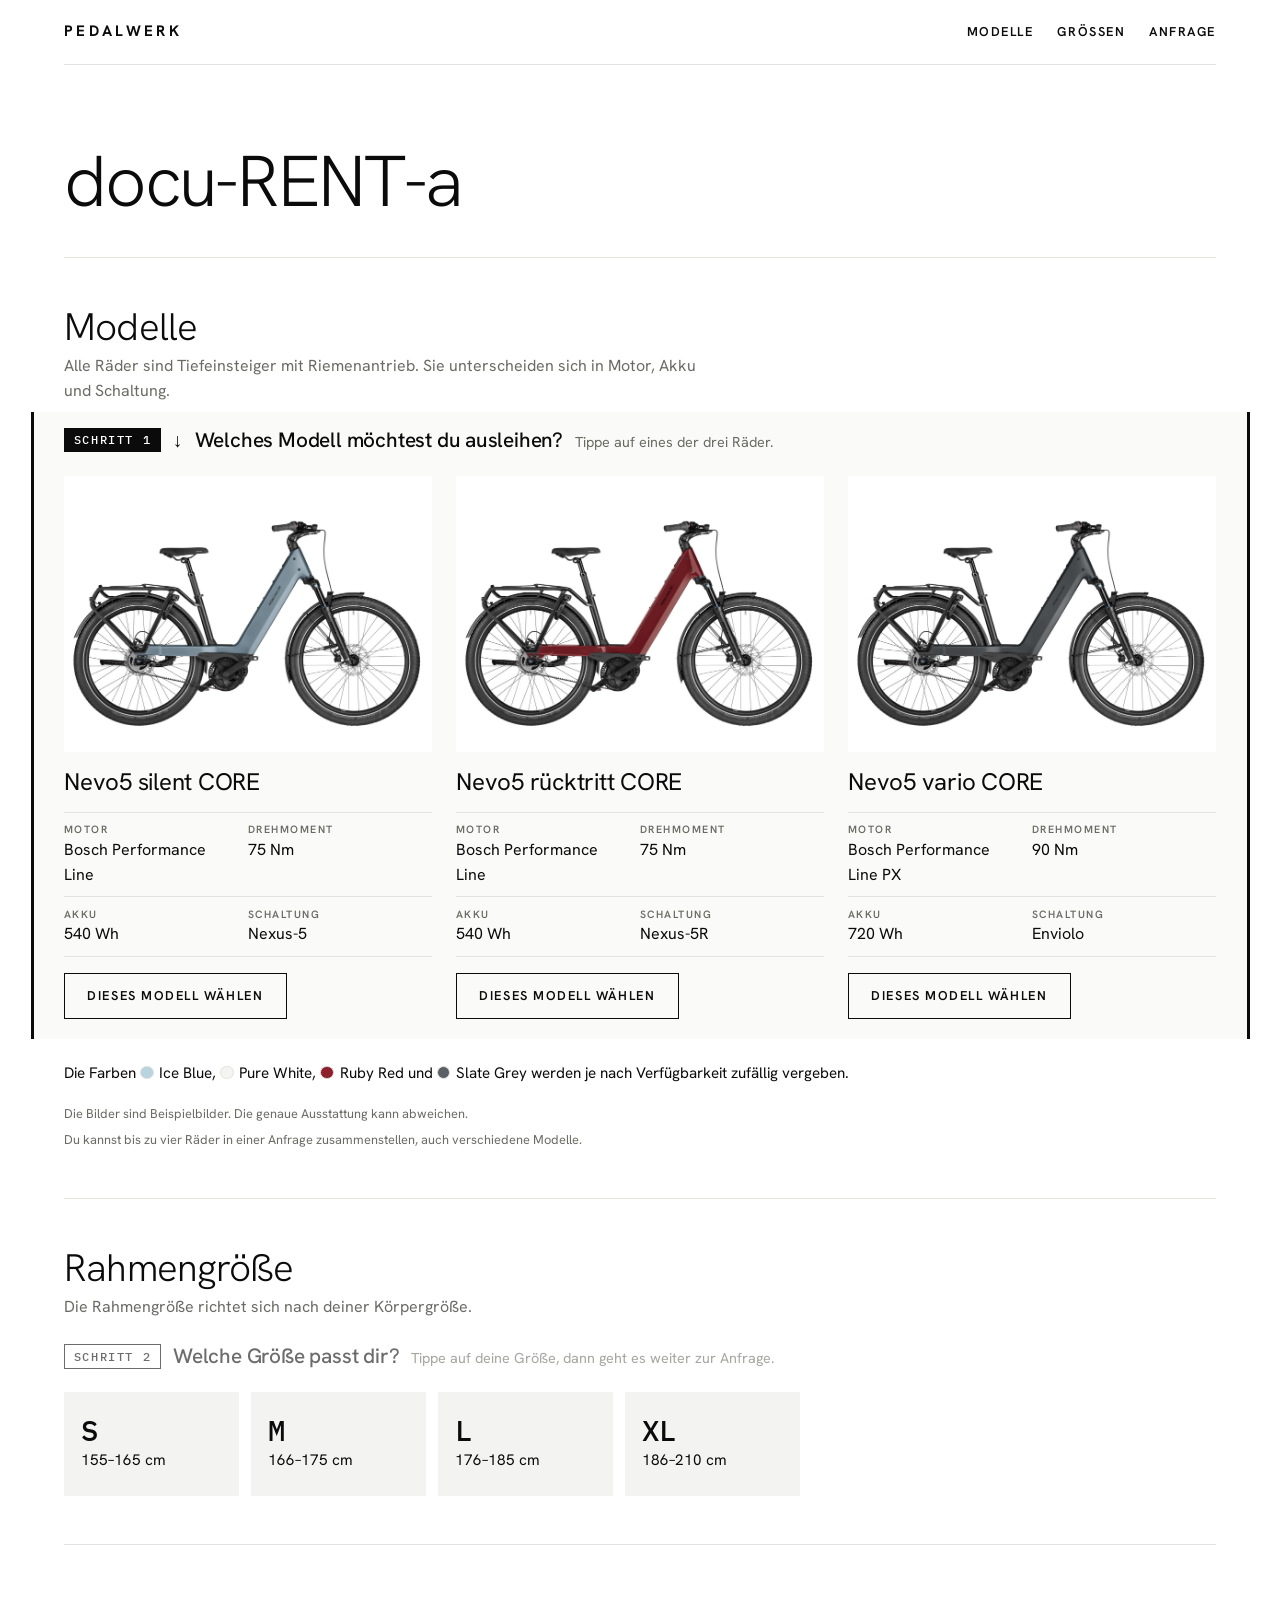
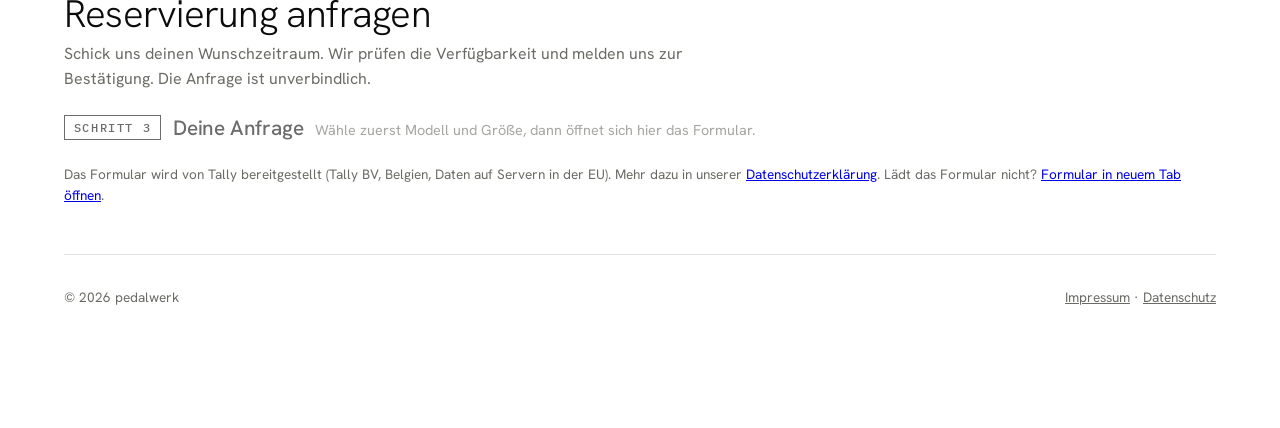
==== commit e48060ee: "changes UX" ====
--- a/index.html
+++ b/index.html
@@ -161,9 +161,11 @@
 .size-card .r { font-size: 0.95rem; font-variant-numeric: tabular-nums; }
 @media (prefers-reduced-motion: reduce) { .pic img, .pic svg { transition: none; } }
 
-.colors { display: flex; flex-wrap: wrap; gap: 0.75rem 1.5rem; margin-top: 2.5rem; }
-.color { display: inline-flex; align-items: center; gap: 0.5rem; font-size: 0.95rem; }
-.swatch { width: 1rem; height: 1rem; border-radius: 50%; background: var(--sw); border: 1px solid var(--rule); flex: none; }
+/* Farbsatz: „Die Farben ● Ice Blue, ● Pure White … werden … vergeben.“ Punkte stehen im Fließtext. */
+.colors { margin: 2.5rem 0 0; font-size: 0.95rem; line-height: 1.9; }
+.color { white-space: nowrap; }
+.colors .swatch { display: inline-block; vertical-align: -0.08em; margin-right: 0.35rem; }
+.swatch { width: 0.85rem; height: 0.85rem; border-radius: 50%; background: var(--sw); border: 1px solid var(--rule); flex: none; }
 .small { font-size: 0.8rem; color: var(--ink-soft); margin: 1rem 0 0; }
 .small + .small { margin-top: 0.4rem; }
 
@@ -240,8 +242,8 @@
       <span class="hint" id="hint-model">Tippe auf eines der drei Räder.</span>
     </p>
     <div class="models" id="models"></div>
-    <div class="colors" id="colors" aria-label="Verfügbare Farben"></div>
-    <p class="small">Die Bilder sind Beispielbilder. Die genaue Ausstattung kann abweichen. Die Farbe deines Rads wird je nach Verfügbarkeit zufällig vergeben.</p>
+    <p class="colors" id="colors"></p>
+    <p class="small">Die Bilder sind Beispielbilder. Die genaue Ausstattung kann abweichen.</p>
     <p class="small">Du kannst bis zu vier Räder in einer Anfrage zusammenstellen, auch verschiedene Modelle.</p>
   </section>
 
@@ -378,8 +380,14 @@
       el("span", { class: "btn ghost", "aria-hidden": "true", text: "Dieses Modell wählen" })
     );
   }));
-  $("#colors").replaceChildren(el("span", { class: "eyebrow", text: "Farben" }),
-    ...FARBEN.map((f) => el("span", { class: "color" }, el("span", { class: "swatch", style: `--sw:${f.hex}`, "aria-hidden": "true" }), f.name)));
+  // „Die Farben ● A, ● B, ● C und ● D werden je nach Verfügbarkeit zufällig vergeben.“
+  const farbe = (f) => el("span", { class: "color" }, el("span", { class: "swatch", style: `--sw:${f.hex}`, "aria-hidden": "true" }), f.name);
+  const teile = [];
+  FARBEN.forEach((f, i) => {
+    if (i > 0) teile.push(i === FARBEN.length - 1 ? " und " : ", ");
+    teile.push(farbe(f));
+  });
+  $("#colors").replaceChildren("Die Farben ", ...teile, " werden je nach Verfügbarkeit zufällig vergeben.");
 }
 
 function renderSizes() {
